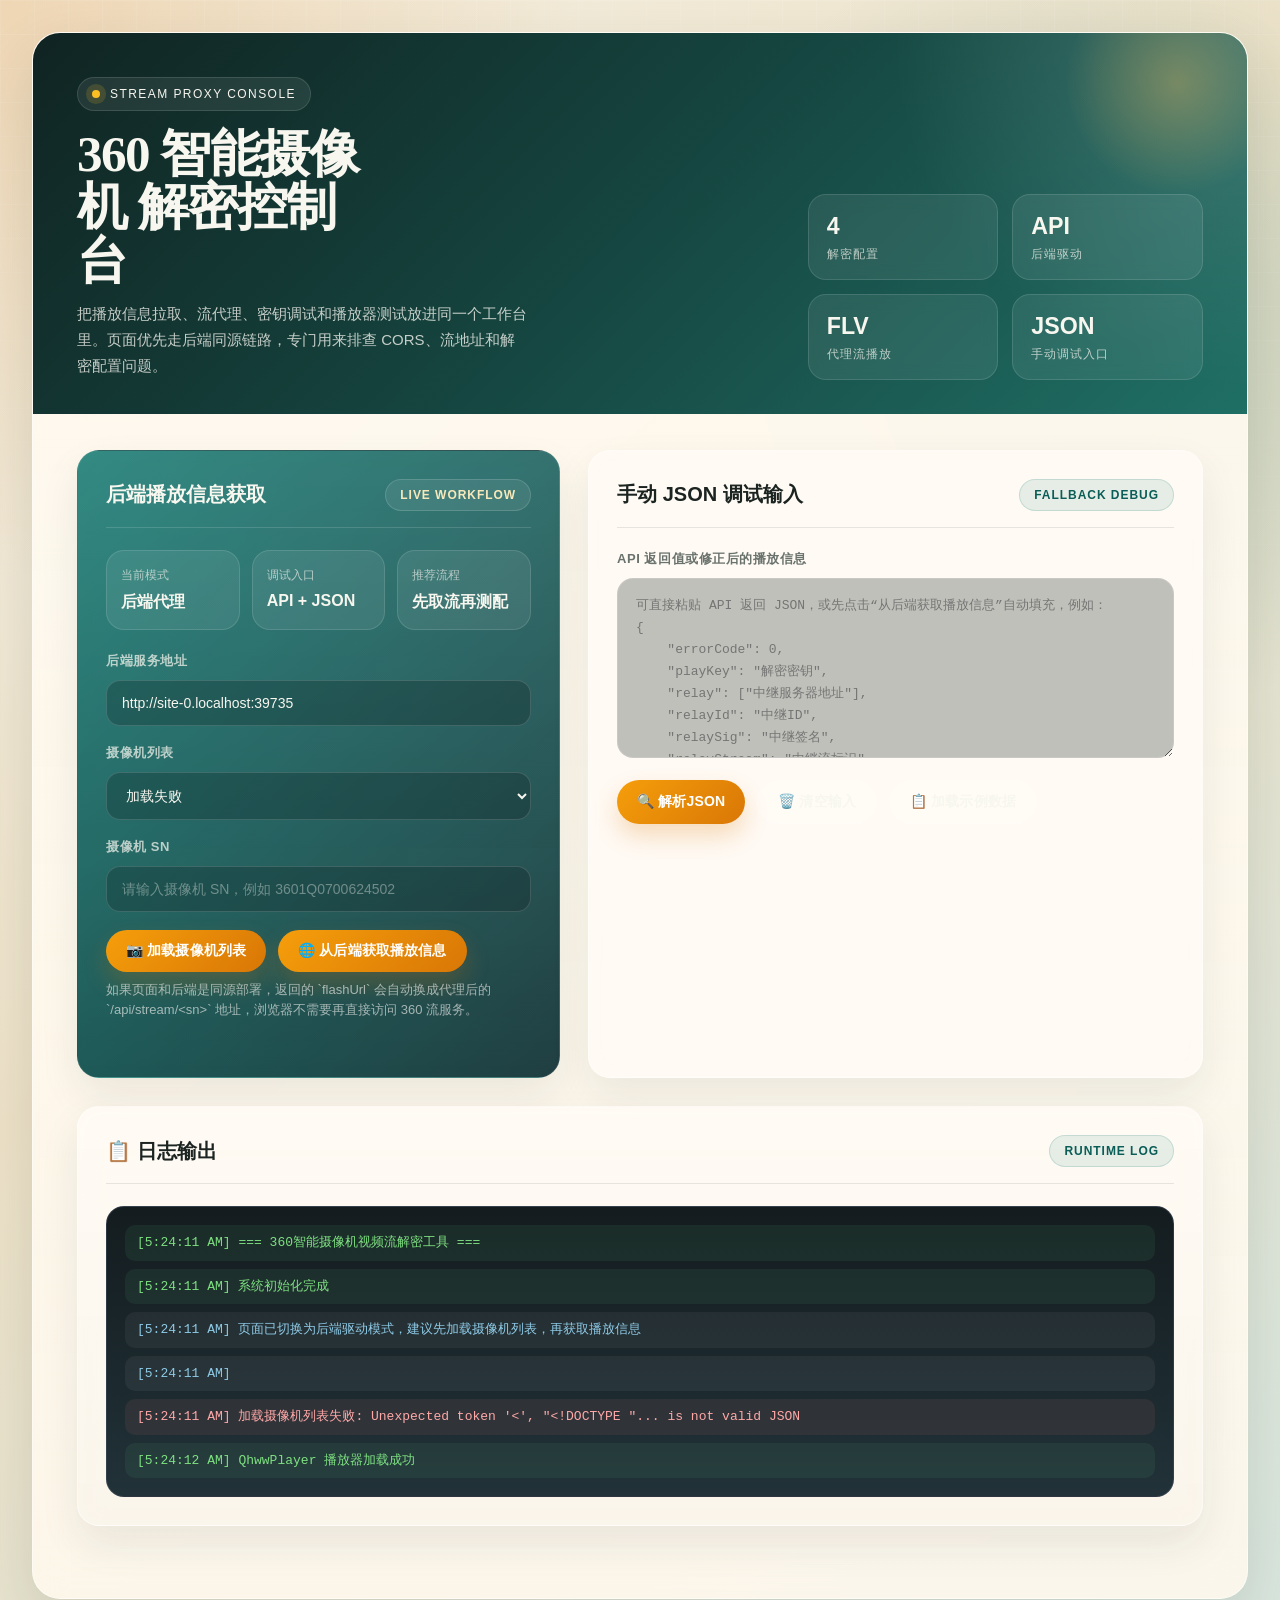
==== frontend/index.html @ 56d72427 "refactor(backend): 将web目录重命名为frontend 统一项目结构，将web目录更名为frontend以更好地反映其用途， 同时更新相关引用路径。" ====
<!DOCTYPE html>
<html lang="zh-CN">
<head>
    <meta charset="UTF-8">
    <meta name="viewport" content="width=device-width, initial-scale=1.0">
    <title>360智能摄像机 - 视频流解密工具</title>
    <style>
        :root {
            --bg: #f3efe4;
            --bg-strong: #e7ddc7;
            --surface: rgba(255, 251, 245, 0.86);
            --surface-strong: #fffaf0;
            --surface-dark: #172126;
            --text: #1c2422;
            --muted: #6a726d;
            --border: rgba(28, 36, 34, 0.1);
            --accent: #0f766e;
            --accent-strong: #0b5d57;
            --accent-soft: rgba(15, 118, 110, 0.12);
            --warm: #d97706;
            --danger: #c2410c;
            --success: #15803d;
            --shadow: 0 24px 60px rgba(42, 47, 42, 0.14);
            --radius-xl: 28px;
            --radius-lg: 22px;
            --radius-md: 16px;
            --radius-sm: 12px;
        }

        * {
            margin: 0;
            padding: 0;
            box-sizing: border-box;
        }

        body {
            font-family: "Avenir Next", "PingFang SC", "Hiragino Sans GB", "Microsoft YaHei", sans-serif;
            color: var(--text);
            min-height: 100vh;
            padding: 32px;
            background:
                radial-gradient(circle at top left, rgba(217, 119, 6, 0.22), transparent 28%),
                radial-gradient(circle at 85% 20%, rgba(15, 118, 110, 0.2), transparent 24%),
                linear-gradient(140deg, #f5f1e5 0%, #eee2c8 42%, #d9e7df 100%);
        }

        body::before {
            content: "";
            position: fixed;
            inset: 0;
            background-image:
                linear-gradient(rgba(255, 255, 255, 0.18) 1px, transparent 1px),
                linear-gradient(90deg, rgba(255, 255, 255, 0.18) 1px, transparent 1px);
            background-size: 34px 34px;
            mask-image: linear-gradient(to bottom, rgba(0, 0, 0, 0.5), transparent 90%);
            pointer-events: none;
        }

        .page-shell {
            max-width: 1440px;
            margin: 0 auto;
            position: relative;
            z-index: 1;
        }

        .main-wrapper {
            background: linear-gradient(180deg, rgba(255, 250, 240, 0.94), rgba(255, 248, 237, 0.88));
            border: 1px solid rgba(255, 255, 255, 0.42);
            border-radius: var(--radius-xl);
            box-shadow: var(--shadow);
            overflow: hidden;
            backdrop-filter: blur(16px);
        }

        .header {
            position: relative;
            padding: 44px 44px 34px;
            color: #f7f6ef;
            background:
                radial-gradient(circle at top right, rgba(255, 255, 255, 0.16), transparent 28%),
                linear-gradient(135deg, #102422 0%, #15423d 45%, #1f6f65 100%);
        }

        .header::after {
            content: "";
            position: absolute;
            width: 220px;
            height: 220px;
            right: -40px;
            top: -60px;
            border-radius: 50%;
            background: radial-gradient(circle, rgba(255, 194, 92, 0.32) 0%, rgba(255, 194, 92, 0) 72%);
        }

        .hero {
            display: grid;
            grid-template-columns: minmax(0, 1.6fr) minmax(300px, 0.9fr);
            gap: 28px;
            align-items: end;
            position: relative;
            z-index: 1;
        }

        .eyebrow {
            display: inline-flex;
            align-items: center;
            gap: 10px;
            padding: 9px 14px;
            margin-bottom: 16px;
            border-radius: 999px;
            background: rgba(255, 255, 255, 0.08);
            border: 1px solid rgba(255, 255, 255, 0.12);
            font-size: 12px;
            letter-spacing: 0.12em;
            text-transform: uppercase;
        }

        .eyebrow::before {
            content: "";
            width: 8px;
            height: 8px;
            border-radius: 50%;
            background: #fbbf24;
            box-shadow: 0 0 0 6px rgba(251, 191, 36, 0.15);
        }

        h1 {
            font-family: "Iowan Old Style", "Palatino Linotype", "Noto Serif SC", serif;
            font-size: clamp(2rem, 4vw, 3.4rem);
            line-height: 1.04;
            margin: 0;
            max-width: 11ch;
            letter-spacing: -0.03em;
        }

        .hero-copy p {
            max-width: 54ch;
            margin-top: 14px;
            color: rgba(247, 246, 239, 0.78);
            font-size: 15px;
            line-height: 1.75;
        }

        .hero-metrics {
            display: grid;
            grid-template-columns: repeat(2, minmax(0, 1fr));
            gap: 14px;
        }

        .metric-card {
            padding: 18px 18px 16px;
            border-radius: 18px;
            background: rgba(255, 255, 255, 0.08);
            border: 1px solid rgba(255, 255, 255, 0.12);
            backdrop-filter: blur(8px);
        }

        .metric-value {
            display: block;
            font-size: 1.45rem;
            font-weight: 700;
            margin-bottom: 6px;
        }

        .metric-label {
            display: block;
            color: rgba(247, 246, 239, 0.72);
            font-size: 12px;
            letter-spacing: 0.08em;
            text-transform: uppercase;
        }

        .container {
            padding: 36px 44px 44px;
        }

        .dashboard-grid {
            display: grid;
            grid-template-columns: minmax(320px, 1.1fr) minmax(0, 1.4fr);
            gap: 28px;
            margin-bottom: 28px;
        }

        .panel {
            background: var(--surface);
            border-radius: var(--radius-lg);
            border: 1px solid rgba(255, 255, 255, 0.5);
            box-shadow: 0 18px 40px rgba(28, 36, 34, 0.08);
            backdrop-filter: blur(12px);
        }

        .panel-accent {
            background:
                linear-gradient(180deg, rgba(255, 255, 255, 0.1), transparent),
                linear-gradient(135deg, rgba(15, 118, 110, 0.95), rgba(20, 52, 56, 0.95));
            color: #f7f6ef;
            border-color: rgba(255, 255, 255, 0.08);
        }

        .input-section,
        .video-stream-section,
        .config-section,
        .player-section,
        .log-section {
            padding: 28px;
        }

        .input-section,
        .video-stream-section,
        .config-section,
        .player-section,
        .log-section {
            margin-bottom: 28px;
        }

        .input-section {
            height: 100%;
        }

        .input-header,
        .section-header {
            display: flex;
            align-items: center;
            justify-content: space-between;
            gap: 16px;
            margin-bottom: 22px;
            padding-bottom: 16px;
            border-bottom: 1px solid var(--border);
        }

        .panel-accent .input-header,
        .panel-accent .section-header {
            border-bottom-color: rgba(255, 255, 255, 0.14);
        }

        .input-header h2,
        .section-header h2 {
            font-size: 1.25rem;
            font-weight: 700;
            margin: 0;
        }

        .section-badge {
            display: inline-flex;
            align-items: center;
            gap: 8px;
            padding: 8px 14px;
            border-radius: 999px;
            font-size: 12px;
            font-weight: 700;
            letter-spacing: 0.08em;
            text-transform: uppercase;
            color: var(--accent-strong);
            background: rgba(15, 118, 110, 0.1);
            border: 1px solid rgba(15, 118, 110, 0.16);
        }

        .panel-accent .section-badge,
        .panel-accent .input-header .section-badge {
            color: #f8e9ba;
            background: rgba(255, 255, 255, 0.08);
            border-color: rgba(255, 255, 255, 0.14);
        }

        .input-summary {
            display: grid;
            grid-template-columns: repeat(3, minmax(0, 1fr));
            gap: 12px;
            margin-bottom: 22px;
        }

        .summary-card {
            padding: 16px 14px;
            border-radius: 18px;
            background: rgba(255, 255, 255, 0.08);
            border: 1px solid rgba(255, 255, 255, 0.12);
        }

        .summary-label {
            display: block;
            font-size: 12px;
            color: rgba(247, 246, 239, 0.65);
            margin-bottom: 8px;
        }

        .summary-value {
            display: block;
            font-size: 1rem;
            font-weight: 700;
        }

        .input-group {
            margin-bottom: 18px;
        }

        .input-label {
            display: block;
            font-weight: 700;
            margin-bottom: 10px;
            font-size: 13px;
            letter-spacing: 0.04em;
            text-transform: uppercase;
            color: rgba(247, 246, 239, 0.72);
        }

        .input-note {
            margin-top: 8px;
            color: rgba(247, 246, 239, 0.62);
            font-size: 13px;
            line-height: 1.6;
        }

        .json-input {
            width: 100%;
            padding: 16px 18px;
            border: 1px solid rgba(255, 255, 255, 0.14);
            border-radius: 16px;
            font-family: "IBM Plex Mono", "SFMono-Regular", Consolas, monospace;
            font-size: 13px;
            resize: vertical;
            min-height: 180px;
            transition: all 0.3s ease;
            background: rgba(12, 23, 24, 0.26);
            color: #f7f6ef;
            line-height: 1.7;
        }

        .json-input:focus {
            outline: none;
            border-color: rgba(251, 191, 36, 0.42);
            box-shadow: 0 0 0 4px rgba(251, 191, 36, 0.12);
        }

        .text-input,
        .camera-select {
            width: 100%;
            padding: 14px 15px;
            border: 1px solid rgba(255, 255, 255, 0.14);
            border-radius: 14px;
            font-size: 14px;
            transition: all 0.3s ease;
            background: rgba(12, 23, 24, 0.24);
            color: #f7f6ef;
        }

        .text-input::placeholder {
            color: rgba(247, 246, 239, 0.38);
        }

        .text-input:focus,
        .camera-select:focus {
            outline: none;
            border-color: rgba(251, 191, 36, 0.4);
            box-shadow: 0 0 0 4px rgba(251, 191, 36, 0.12);
        }

        .button-group {
            display: flex;
            gap: 12px;
            flex-wrap: wrap;
        }

        button {
            background: linear-gradient(135deg, #f59e0b 0%, #d97706 100%);
            color: white;
            padding: 12px 20px;
            border: none;
            border-radius: 999px;
            cursor: pointer;
            font-size: 14px;
            font-weight: 700;
            letter-spacing: 0.01em;
            transition: transform 0.25s ease, box-shadow 0.25s ease, opacity 0.25s ease;
            box-shadow: 0 12px 24px rgba(217, 119, 6, 0.24);
        }

        button:hover {
            transform: translateY(-2px);
            box-shadow: 0 16px 30px rgba(217, 119, 6, 0.3);
        }

        button:active {
            transform: translateY(0);
        }

        button.secondary {
            background: rgba(255, 255, 255, 0.1);
            box-shadow: none;
            border: 1px solid rgba(255, 255, 255, 0.14);
            color: #f7f6ef;
        }

        button.secondary:hover {
            box-shadow: none;
        }

        .config-item button.secondary,
        .player-section button.secondary,
        .log-section button.secondary {
            color: var(--text);
            border-color: rgba(28, 36, 34, 0.12);
            background: rgba(28, 36, 34, 0.03);
        }

        button:disabled {
            background: #cbd5e0;
            cursor: not-allowed;
            transform: none;
            box-shadow: none;
        }

        .video-stream-section {
            display: none;
        }

        .video-stream-section.visible {
            display: block;
        }

        .info-grid {
            display: grid;
            grid-template-columns: repeat(auto-fit, minmax(240px, 1fr));
            gap: 16px;
        }

        .info-item {
            background: linear-gradient(180deg, rgba(255, 255, 255, 0.72), rgba(249, 244, 235, 0.95));
            padding: 18px;
            border-radius: 18px;
            border: 1px solid rgba(28, 36, 34, 0.08);
            transition: transform 0.25s ease, box-shadow 0.25s ease;
        }

        .info-item:hover {
            transform: translateY(-3px);
            box-shadow: 0 18px 32px rgba(28, 36, 34, 0.08);
        }

        .info-label {
            font-weight: 700;
            color: var(--muted);
            margin-bottom: 10px;
            font-size: 12px;
            text-transform: uppercase;
            letter-spacing: 0.08em;
        }

        .info-value {
            color: var(--text);
            font-size: 14px;
            word-break: break-all;
            line-height: 1.6;
        }

        .info-value.key-value {
            font-family: "IBM Plex Mono", "SFMono-Regular", Consolas, monospace;
            background: rgba(15, 118, 110, 0.06);
            padding: 12px 14px;
            border-radius: 12px;
            border: 1px solid rgba(15, 118, 110, 0.12);
            font-size: 13px;
            letter-spacing: 0.04em;
        }

        .info-value.sig-value {
            font-family: "IBM Plex Mono", "SFMono-Regular", Consolas, monospace;
            background: rgba(28, 36, 34, 0.04);
            padding: 12px 14px;
            border-radius: 12px;
            border: 1px solid rgba(28, 36, 34, 0.08);
            font-size: 12px;
            word-break: break-all;
        }

        .config-section {
            display: none;
        }

        .config-section.visible {
            display: block;
        }

        .config-grid {
            display: grid;
            grid-template-columns: repeat(auto-fit, minmax(280px, 1fr));
            gap: 18px;
        }

        .config-item {
            background: linear-gradient(160deg, rgba(255, 255, 255, 0.82), rgba(242, 236, 222, 0.92));
            padding: 22px;
            border-radius: 20px;
            border: 1px solid rgba(28, 36, 34, 0.08);
            transition: all 0.3s ease;
            cursor: pointer;
        }

        .config-item:hover {
            transform: translateY(-5px);
            box-shadow: 0 18px 34px rgba(28, 36, 34, 0.1);
        }

        .config-item.active-config {
            background: linear-gradient(145deg, #114640 0%, #17655d 100%);
            border-color: transparent;
            transform: translateY(-5px);
            box-shadow: 0 20px 38px rgba(17, 70, 64, 0.28);
        }

        .config-item.active-config .config-title,
        .config-item.active-config .config-desc {
            color: white;
        }

        .config-title {
            font-weight: 700;
            color: var(--text);
            margin-bottom: 12px;
            font-size: 16px;
            display: flex;
            align-items: center;
            gap: 8px;
        }

        .config-icon {
            font-size: 18px;
        }

        .config-desc {
            color: var(--muted);
            font-size: 13px;
            margin-bottom: 18px;
            line-height: 1.6;
        }

        .player-section {
            display: none;
        }

        .player-section.visible {
            display: block;
        }

        #video-container {
            width: 100%;
            height: 480px;
            background:
                radial-gradient(circle at top, rgba(251, 191, 36, 0.16), transparent 26%),
                linear-gradient(135deg, #0f1b1d 0%, #1b3135 100%);
            border-radius: 22px;
            overflow: hidden;
            box-shadow: inset 0 1px 0 rgba(255, 255, 255, 0.06), 0 20px 34px rgba(15, 27, 29, 0.24);
        }

        .status-bar {
            background: linear-gradient(135deg, rgba(15, 118, 110, 0.08) 0%, rgba(217, 119, 6, 0.08) 100%);
            padding: 16px 18px;
            border-radius: 18px;
            margin-bottom: 22px;
            border: 1px solid rgba(15, 118, 110, 0.12);
            display: flex;
            align-items: center;
            gap: 24px;
            flex-wrap: wrap;
        }

        .status-item {
            display: flex;
            align-items: center;
            gap: 8px;
        }

        .status-label {
            font-weight: 700;
            color: var(--muted);
            font-size: 13px;
            text-transform: uppercase;
            letter-spacing: 0.08em;
        }

        .status-value {
            color: var(--accent-strong);
            font-weight: 700;
            font-size: 14px;
        }

        .log-section {
            background: linear-gradient(180deg, rgba(255, 251, 245, 0.9), rgba(250, 245, 235, 0.92));
        }

        .log-container {
            background: linear-gradient(180deg, #141c1f 0%, #213238 100%);
            border-radius: 18px;
            padding: 18px 18px 10px;
            max-height: 380px;
            overflow-y: auto;
            font-family: "IBM Plex Mono", "SFMono-Regular", Consolas, monospace;
            font-size: 13px;
            border: 1px solid rgba(74, 85, 104, 0.45);
        }

        .log-container::-webkit-scrollbar {
            width: 8px;
        }

        .log-container::-webkit-scrollbar-track {
            background: #2d3748;
            border-radius: 4px;
        }

        .log-container::-webkit-scrollbar-thumb {
            background: #d97706;
            border-radius: 4px;
        }

        .log-entry {
            margin-bottom: 8px;
            padding: 8px 12px;
            border-radius: 10px;
            background: rgba(255, 255, 255, 0.05);
            line-height: 1.5;
            animation: fadeInUp 0.35s ease;
        }

        .log-info {
            color: #8ecae6;
        }

        .log-success {
            color: #7ee081;
            background: rgba(104, 211, 145, 0.08);
        }

        .log-error {
            color: #ffa8a8;
            background: rgba(252, 129, 129, 0.08);
        }

        .log-warning {
            color: #ffd166;
            background: rgba(246, 224, 94, 0.08);
        }

        @keyframes fadeInUp {
            from {
                opacity: 0;
                transform: translateY(8px);
            }
            to {
                opacity: 1;
                transform: translateY(0);
            }
        }

        @media (max-width: 1100px) {
            .hero,
            .dashboard-grid {
                grid-template-columns: 1fr;
            }

            .hero-metrics,
            .input-summary {
                grid-template-columns: repeat(2, minmax(0, 1fr));
            }
        }

        @media (max-width: 760px) {
            body {
                padding: 18px;
            }

            .header,
            .container {
                padding-left: 20px;
                padding-right: 20px;
            }

            .input-section,
            .video-stream-section,
            .config-section,
            .player-section,
            .log-section {
                padding: 20px;
            }

            .hero-metrics,
            .input-summary,
            .info-grid,
            .config-grid {
                grid-template-columns: 1fr;
            }

            #video-container {
                height: 320px;
            }
        }
    </style>
</head>
<body>
    <div class="page-shell">
    <div class="main-wrapper">
        <div class="header">
            <div class="hero">
                <div class="hero-copy">
                    <span class="eyebrow">Stream Proxy Console</span>
                    <h1>360 智能摄像机 解密控制台</h1>
                    <p>把播放信息拉取、流代理、密钥调试和播放器测试放进同一个工作台里。页面优先走后端同源链路，专门用来排查 CORS、流地址和解密配置问题。</p>
                </div>
                <div class="hero-metrics">
                    <div class="metric-card">
                        <span class="metric-value">4</span>
                        <span class="metric-label">解密配置</span>
                    </div>
                    <div class="metric-card">
                        <span class="metric-value">API</span>
                        <span class="metric-label">后端驱动</span>
                    </div>
                    <div class="metric-card">
                        <span class="metric-value">FLV</span>
                        <span class="metric-label">代理流播放</span>
                    </div>
                    <div class="metric-card">
                        <span class="metric-value">JSON</span>
                        <span class="metric-label">手动调试入口</span>
                    </div>
                </div>
            </div>
        </div>
        
        <div class="container">
            <div class="dashboard-grid">
                <div class="input-section panel panel-accent">
                    <div class="input-header">
                        <h2>后端播放信息获取</h2>
                        <span class="section-badge">Live Workflow</span>
                    </div>
                    <div class="input-summary">
                        <div class="summary-card">
                            <span class="summary-label">当前模式</span>
                            <span class="summary-value">后端代理</span>
                        </div>
                        <div class="summary-card">
                            <span class="summary-label">调试入口</span>
                            <span class="summary-value">API + JSON</span>
                        </div>
                        <div class="summary-card">
                            <span class="summary-label">推荐流程</span>
                            <span class="summary-value">先取流再测配</span>
                        </div>
                    </div>
                    <div class="input-group">
                        <label class="input-label">后端服务地址</label>
                        <input id="backend-base-url" class="text-input" placeholder="例如: http://127.0.0.1:5000">
                    </div>
                    <div class="input-group">
                        <label class="input-label">摄像机列表</label>
                        <select id="camera-select" class="camera-select" onchange="syncCameraSelection()">
                            <option value="">请先加载后端摄像机列表</option>
                        </select>
                    </div>
                    <div class="input-group">
                        <label class="input-label">摄像机 SN</label>
                        <input id="camera-sn-input" class="text-input" placeholder="请输入摄像机 SN，例如 3601Q0700624502">
                    </div>
                    <div class="button-group">
                        <button onclick="loadCameraList()">📷 加载摄像机列表</button>
                        <button onclick="fetchPlayInfo()">🌐 从后端获取播放信息</button>
                    </div>
                    <p class="input-note">如果页面和后端是同源部署，返回的 `flashUrl` 会自动换成代理后的 `/api/stream/&lt;sn&gt;` 地址，浏览器不需要再直接访问 360 流服务。</p>
                </div>

                <div class="input-section panel">
                    <div class="input-header">
                        <h2>手动 JSON 调试输入</h2>
                        <span class="section-badge">Fallback Debug</span>
                    </div>
                    <div class="input-group">
                        <label class="input-label" style="color: var(--muted);">API 返回值或修正后的播放信息</label>
                        <textarea id="json-input" class="json-input" placeholder='可直接粘贴 API 返回 JSON，或先点击“从后端获取播放信息”自动填充，例如：
{
    "errorCode": 0,
    "playKey": "解密密钥",
    "relay": ["中继服务器地址"],
    "relayId": "中继ID",
    "relaySig": "中继签名",
    "relayStream": "中继流标识",
    "flashUrl": "视频流完整URL",
    "errorMsg": "成功"
}'></textarea>
                    </div>
                    <div class="button-group">
                        <button onclick="parseJson()">🔍 解析JSON</button>
                        <button class="secondary" onclick="clearInput()">🗑️ 清空输入</button>
                        <button class="secondary" onclick="loadSampleData()">📋 加载示例数据</button>
                    </div>
                </div>
            </div>
            
            <!-- 视频流信息展示 -->
            <div class="video-stream-section panel" id="video-stream-section">
                <div class="section-header">
                    <h2>📹 视频流信息</h2>
                    <span class="section-badge" id="stream-status">已加载</span>
                </div>
                <div class="info-grid">
                    <div class="info-item">
                        <div class="info-label">视频流地址</div>
                        <div class="info-value" id="info-flashUrl">-</div>
                    </div>
                    <div class="info-item">
                        <div class="info-label">中继流标识</div>
                        <div class="info-value" id="info-relayStream">-</div>
                    </div>
                    <div class="info-item">
                        <div class="info-label">解密密钥</div>
                        <div class="info-value key-value" id="info-playKey">-</div>
                    </div>
                    <div class="info-item">
                        <div class="info-label">密钥长度</div>
                        <div class="info-value" id="info-keyLength">-</div>
                    </div>
                    <div class="info-item">
                        <div class="info-label">中继服务器</div>
                        <div class="info-value" id="info-relay">-</div>
                    </div>
                    <div class="info-item">
                        <div class="info-label">中继ID</div>
                        <div class="info-value" id="info-relayId">-</div>
                    </div>
                    <div class="info-item">
                        <div class="info-label">中继签名</div>
                        <div class="info-value sig-value" id="info-relaySig">-</div>
                    </div>
                    <div class="info-item">
                        <div class="info-label">信息</div>
                        <div class="info-value" id="info-errorMsg">-</div>
                    </div>
                </div>
            </div>
            
            <!-- 解密配置 -->
            <div class="config-section panel" id="config-section">
                <div class="section-header">
                    <h2>🔐 解密配置</h2>
                    <span class="section-badge">4种配置</span>
                </div>
                <div class="config-grid">
                    <div class="config-item" id="config-0">
                        <div class="config-title"><span class="config-icon">⚙️</span> 配置0: 默认解密方式</div>
                        <div class="config-desc">keyType=0, 使用playKey</div>
                        <button onclick="testConfig(0)">测试此配置</button>
                    </div>
                    <div class="config-item" id="config-1">
                        <div class="config-title"><span class="config-icon">🔧</span> 配置1: 解密方式1</div>
                        <div class="config-desc">keyType=1, 使用playKey</div>
                        <button onclick="testConfig(1)">测试此配置</button>
                    </div>
                    <div class="config-item" id="config-2">
                        <div class="config-title"><span class="config-icon">🔓</span> 配置2: 不使用密钥</div>
                        <div class="config-desc">keyType=0, key=null (测试未加密流)</div>
                        <button onclick="testConfig(2)">测试此配置</button>
                    </div>
                    <div class="config-item" id="config-3">
                        <div class="config-title"><span class="config-icon">🔑</span> 配置3: 使用中继签名</div>
                        <div class="config-desc">keyType=0, 使用relaySig作为keyForKey</div>
                        <button onclick="testConfig(3)">测试此配置</button>
                    </div>
                </div>
            </div>
            
            <!-- 播放器区域 -->
            <div class="player-section panel" id="player-section">
                <div class="section-header">
                    <h2>▶️ 视频播放</h2>
                    <span class="section-badge">QhwwPlayer</span>
                </div>
                <div class="status-bar">
                    <div class="status-item">
                        <span class="status-label">状态:</span>
                        <span class="status-value" id="player-status">未初始化</span>
                    </div>
                    <div class="status-item">
                        <span class="status-label">当前配置:</span>
                        <span class="status-value" id="current-config">-</span>
                    </div>
                </div>
                <div id="video-container"></div>
                <div class="button-group" style="margin-top: 20px;">
                    <button class="secondary" onclick="stopAllTests()">⏹️ 停止播放</button>
                    <button class="secondary" onclick="clearLogs()">🗑️ 清空日志</button>
                </div>
            </div>
            
            <!-- 日志输出 -->
            <div class="log-section panel">
                <div class="section-header">
                    <h2>📋 日志输出</h2>
                    <span class="section-badge">Runtime Log</span>
                </div>
                <div id="log-container" class="log-container"></div>
            </div>
        </div>
    </div>
    </div>
    
    <!-- 加载 QhwwPlayer 播放器 -->
    <script>
        // 检测播放器是否加载成功
        function checkPlayerLoaded() {
            if (typeof QhwwPlayer === 'undefined') {
                log('QhwwPlayer 播放器未加载，请确认页面由后端服务启动且 qhwwplayer.js 可访问', 'error');
                return false;
            }
            log('QhwwPlayer 播放器加载成功', 'success');
            return true;
        }
    </script>
    <script src="./qhwwplayer.js" onerror="log('QhwwPlayer 加载失败：文件不存在或路径错误', 'error'); checkPlayerLoaded();"></script>
    
    <script>
        // ==================== 全局变量 ====================
        let apiResponse = null;
        let currentPlayer = null;
        let currentConfigId = null;

        function getDefaultBackendBaseUrl() {
            if (window.location.protocol === 'http:' || window.location.protocol === 'https:') {
                return window.location.origin;
            }
            return 'http://127.0.0.1:5000';
        }

        function getBackendBaseUrl() {
            return document.getElementById('backend-base-url').value.trim().replace(/\/$/, '');
        }

        function buildApiUrl(path) {
            return `${getBackendBaseUrl()}${path}`;
        }
        
        // ==================== 日志函数 ====================
        function log(message, type = 'info') {
            const logContainer = document.getElementById('log-container');
            const time = new Date().toLocaleTimeString();
            const entry = document.createElement('div');
            entry.className = `log-entry log-${type}`;
            entry.textContent = `[${time}] ${message}`;
            logContainer.appendChild(entry);
            logContainer.scrollTop = logContainer.scrollHeight;
            console.log(`[${type.toUpperCase()}]`, message);
        }
        
        function syncCameraSelection() {
            const select = document.getElementById('camera-select');
            const snInput = document.getElementById('camera-sn-input');
            if (select.value) {
                snInput.value = select.value;
            }
        }

        async function loadCameraList() {
            const select = document.getElementById('camera-select');
            select.innerHTML = '<option value="">摄像机列表加载中...</option>';

            try {
                const response = await fetch(buildApiUrl('/api/cameras'));
                const result = await response.json();

                if (!response.ok || result.error) {
                    throw new Error(result.error || '加载摄像机列表失败');
                }

                const cameras = result.cameras || [];
                if (!cameras.length) {
                    select.innerHTML = '<option value="">配置中没有可用摄像机</option>';
                    log('后端已连接，但配置中没有可用摄像机', 'warning');
                    return;
                }

                select.innerHTML = '<option value="">请选择摄像机</option>';
                cameras.forEach((camera) => {
                    const option = document.createElement('option');
                    option.value = camera.sn;
                    option.textContent = `${camera.name || camera.sn} (${camera.api_version || 'v2'})`;
                    select.appendChild(option);
                });

                log(`已加载 ${cameras.length} 个摄像机`, 'success');
            } catch (error) {
                select.innerHTML = '<option value="">加载失败</option>';
                log(`加载摄像机列表失败: ${error.message}`, 'error');
            }
        }

        async function fetchPlayInfo() {
            const sn = document.getElementById('camera-sn-input').value.trim();
            if (!sn) {
                log('请先输入摄像机 SN', 'error');
                alert('请先输入摄像机 SN');
                return;
            }

            log(`正在从后端获取播放信息: ${sn}`, 'info');

            try {
                const response = await fetch(buildApiUrl(`/api/play-info?sn=${encodeURIComponent(sn)}`));
                const result = await response.json();

                if (!response.ok || result.errorCode !== 0) {
                    throw new Error(result.errorMsg || result.error || '获取播放信息失败');
                }

                document.getElementById('json-input').value = JSON.stringify(result, null, 4);
                applyApiResponse(result, '后端接口');
            } catch (error) {
                log(`获取播放信息失败: ${error.message}`, 'error');
                alert(`获取播放信息失败: ${error.message}`);
            }
        }

        // ==================== JSON解析 ====================
        function parseJson() {
            const jsonInput = document.getElementById('json-input').value.trim();
            
            if (!jsonInput) {
                log('请输入JSON数据', 'error');
                alert('请输入JSON数据');
                return;
            }
            
            try {
                const parsed = JSON.parse(jsonInput);
                applyApiResponse(parsed, '手动 JSON');
            } catch (e) {
                log(`JSON解析失败: ${e.message}`, 'error');
                alert(`JSON解析失败: ${e.message}`);
            }
        }

        function applyApiResponse(payload, sourceLabel) {
            apiResponse = payload;
            log(`${sourceLabel} 数据解析成功`, 'success');

            if (apiResponse.errorCode !== undefined) {
                if (apiResponse.errorCode !== 0) {
                    log(`API返回错误: ${apiResponse.errorMsg || '未知错误'}`, 'error');
                    alert(`API返回错误: ${apiResponse.errorMsg || '未知错误'}`);
                } else {
                    log('API返回成功', 'success');
                }
            }

            displayVideoInfo();
            document.getElementById('config-section').classList.add('visible');
            document.getElementById('player-section').classList.add('visible');
            log('视频流信息已加载，请选择解密配置进行测试', 'info');
        }
        
        // ==================== 显示视频流信息 ====================
        function displayVideoInfo() {
            if (!apiResponse) return;
            
            // 更新信息显示
            document.getElementById('info-flashUrl').textContent = apiResponse.flashUrl || apiResponse.sourceFlashUrl || '-';
            document.getElementById('info-relayStream').textContent = apiResponse.relayStream || '-';
            document.getElementById('info-playKey').textContent = apiResponse.playKey || '-';
            document.getElementById('info-keyLength').textContent = apiResponse.playKey ? `${apiResponse.playKey.length} 字符` : '-';
            document.getElementById('info-relay').textContent = apiResponse.relay ? apiResponse.relay.join(', ') : '-';
            document.getElementById('info-relayId').textContent = apiResponse.relayId || '-';
            document.getElementById('info-relaySig').textContent = apiResponse.relaySig || '-';
            document.getElementById('info-errorMsg').textContent = apiResponse.backendDecryptNote || apiResponse.errorMsg || '-';
            
            // 显示视频流信息区域
            document.getElementById('video-stream-section').classList.add('visible');
            
            log('视频流信息已显示', 'success');
        }
        
        // ==================== 清空输入 ====================
        function clearInput() {
            document.getElementById('json-input').value = '';
            log('输入已清空', 'info');
        }
        
        // ==================== 加载示例数据 ====================
        function loadSampleData() {
            const sampleData = {
                "errorCode": 0,
                "playKey": "解密密钥",
                "relay": ["中继服务器地址1", "中继服务器地址2", "中继服务器地址3"],
                "relayId": "中继ID",
                "relaySig": "中继签名",
                "relayStream": "中继流标识",
                "flashUrl": "视频流完整URL",
                "errorMsg": "成功",
                "data": {}
            };
            
            document.getElementById('json-input').value = JSON.stringify(sampleData, null, 4);
            log('示例数据已加载', 'success');
        }
        
        // ==================== 获取配置 ====================
        function getConfigs() {
            return [
                {
                    id: 0,
                    name: '默认解密方式',
                    keyType: 0,
                    key: apiResponse.playKey,
                    keyForKey: null,
                    description: 'keyType=0, 使用playKey'
                },
                {
                    id: 1,
                    name: '解密方式1',
                    keyType: 1,
                    key: apiResponse.playKey,
                    keyForKey: null,
                    description: 'keyType=1, 使用playKey'
                },
                {
                    id: 2,
                    name: '不使用密钥',
                    keyType: 0,
                    key: null,
                    keyForKey: null,
                    description: 'keyType=0, key=null (测试未加密流)'
                },
                {
                    id: 3,
                    name: '使用中继签名',
                    keyType: 0,
                    key: apiResponse.playKey,
                    keyForKey: apiResponse.relaySig,
                    description: 'keyType=0, 使用relaySig作为keyForKey'
                }
            ];
        }
        
        // ==================== 更新状态 ====================
        function updateStatus(status) {
            document.getElementById('player-status').textContent = status;
        }
        
        // ==================== 更新当前配置显示 ====================
        function updateCurrentConfig(config) {
            document.getElementById('current-config').textContent = config.name;
            
            // 高亮当前配置
            document.querySelectorAll('.config-item').forEach(item => {
                item.classList.remove('active-config');
            });
            document.getElementById(`config-${config.id}`).classList.add('active-config');
        }
        
        // ==================== 停止当前播放器 ====================
        function stopCurrentPlayer() {
            if (currentPlayer) {
                try {
                    currentPlayer.stop();
                } catch (e) {
                    console.error('停止播放器失败:', e);
                }
                currentPlayer = null;
            }
        }
        
        // ==================== 测试配置 ====================
        function testConfig(configId) {
            if (!apiResponse) {
                log('请先解析JSON数据', 'error');
                alert('请先解析JSON数据');
                return;
            }
            
            if (!checkPlayerLoaded()) {
                updateStatus('播放器未加载');
                return;
            }
            
            const configs = getConfigs();
            const config = configs[configId];
            
            log(`开始测试配置 ${configId}: ${config.name}`, 'info');
            updateCurrentConfig(config);
            
            // 停止当前播放器
            stopCurrentPlayer();
            updateStatus('正在初始化...');
            
            const container = document.getElementById('video-container');
            
            try {
                const streamUrl = apiResponse.flashUrl || apiResponse.sourceFlashUrl;

                // 创建播放器
                const playerConfig = {
                    container: container,
                    src: streamUrl,
                    key: config.key,
                    keyType: config.keyType,
                    isLive: true,
                    autoplay: true,
                    logLevel: 2,
                    renderType: 'all',
                    resample: 0
                };
                
                if (config.keyForKey) {
                    playerConfig.keyForKey = config.keyForKey;
                }
                
                log(`播放器配置: ${JSON.stringify(playerConfig)}`, 'info');
                
                currentPlayer = new QhwwPlayer(playerConfig);
                
                // 监听播放器事件
                currentPlayer.on({
                    ready: () => {
                        log('播放器就绪', 'success');
                        updateStatus('播放器就绪');
                    },
                    play: () => {
                        log('开始播放', 'success');
                        updateStatus('正在播放');
                    },
                    pause: () => {
                        log('暂停播放', 'info');
                        updateStatus('已暂停');
                    },
                    stop: () => {
                        log('停止播放', 'info');
                        updateStatus('已停止');
                    },
                    error: (error) => {
                        log(`播放错误: ${error}`, 'error');
                        updateStatus('播放错误');
                    },
                    timeupdate: (data) => {
                        // 可以在这里检查画面数据
                    }
                });
                
                currentConfigId = configId;
                
            } catch (e) {
                log(`创建播放器失败: ${e.message}`, 'error');
                updateStatus('创建播放器失败');
            }
        }
        
        // ==================== 停止所有测试 ====================
        function stopAllTests() {
            log('停止所有测试', 'info');
            stopCurrentPlayer();
            currentConfigId = null;
            updateStatus('已停止');
            document.querySelectorAll('.config-item').forEach(item => {
                item.classList.remove('active-config');
            });
        }
        
        // ==================== 清空日志 ====================
        function clearLogs() {
            document.getElementById('log-container').innerHTML = '';
            log('日志已清空', 'info');
        }
        
        // ==================== 初始化 ====================
        document.addEventListener('DOMContentLoaded', function() {
            document.getElementById('backend-base-url').value = getDefaultBackendBaseUrl();
            log('=== 360智能摄像机视频流解密工具 ===', 'success');
            log('系统初始化完成', 'success');
            log('页面已切换为后端驱动模式，建议先加载摄像机列表，再获取播放信息', 'info');
            
            // 延迟检查播放器加载状态
            setTimeout(function() {
                checkPlayerLoaded();
            }, 1000);

            loadCameraList();
            
            log('');
            updateStatus('等待输入');
        });
    </script>
</body>
</html>
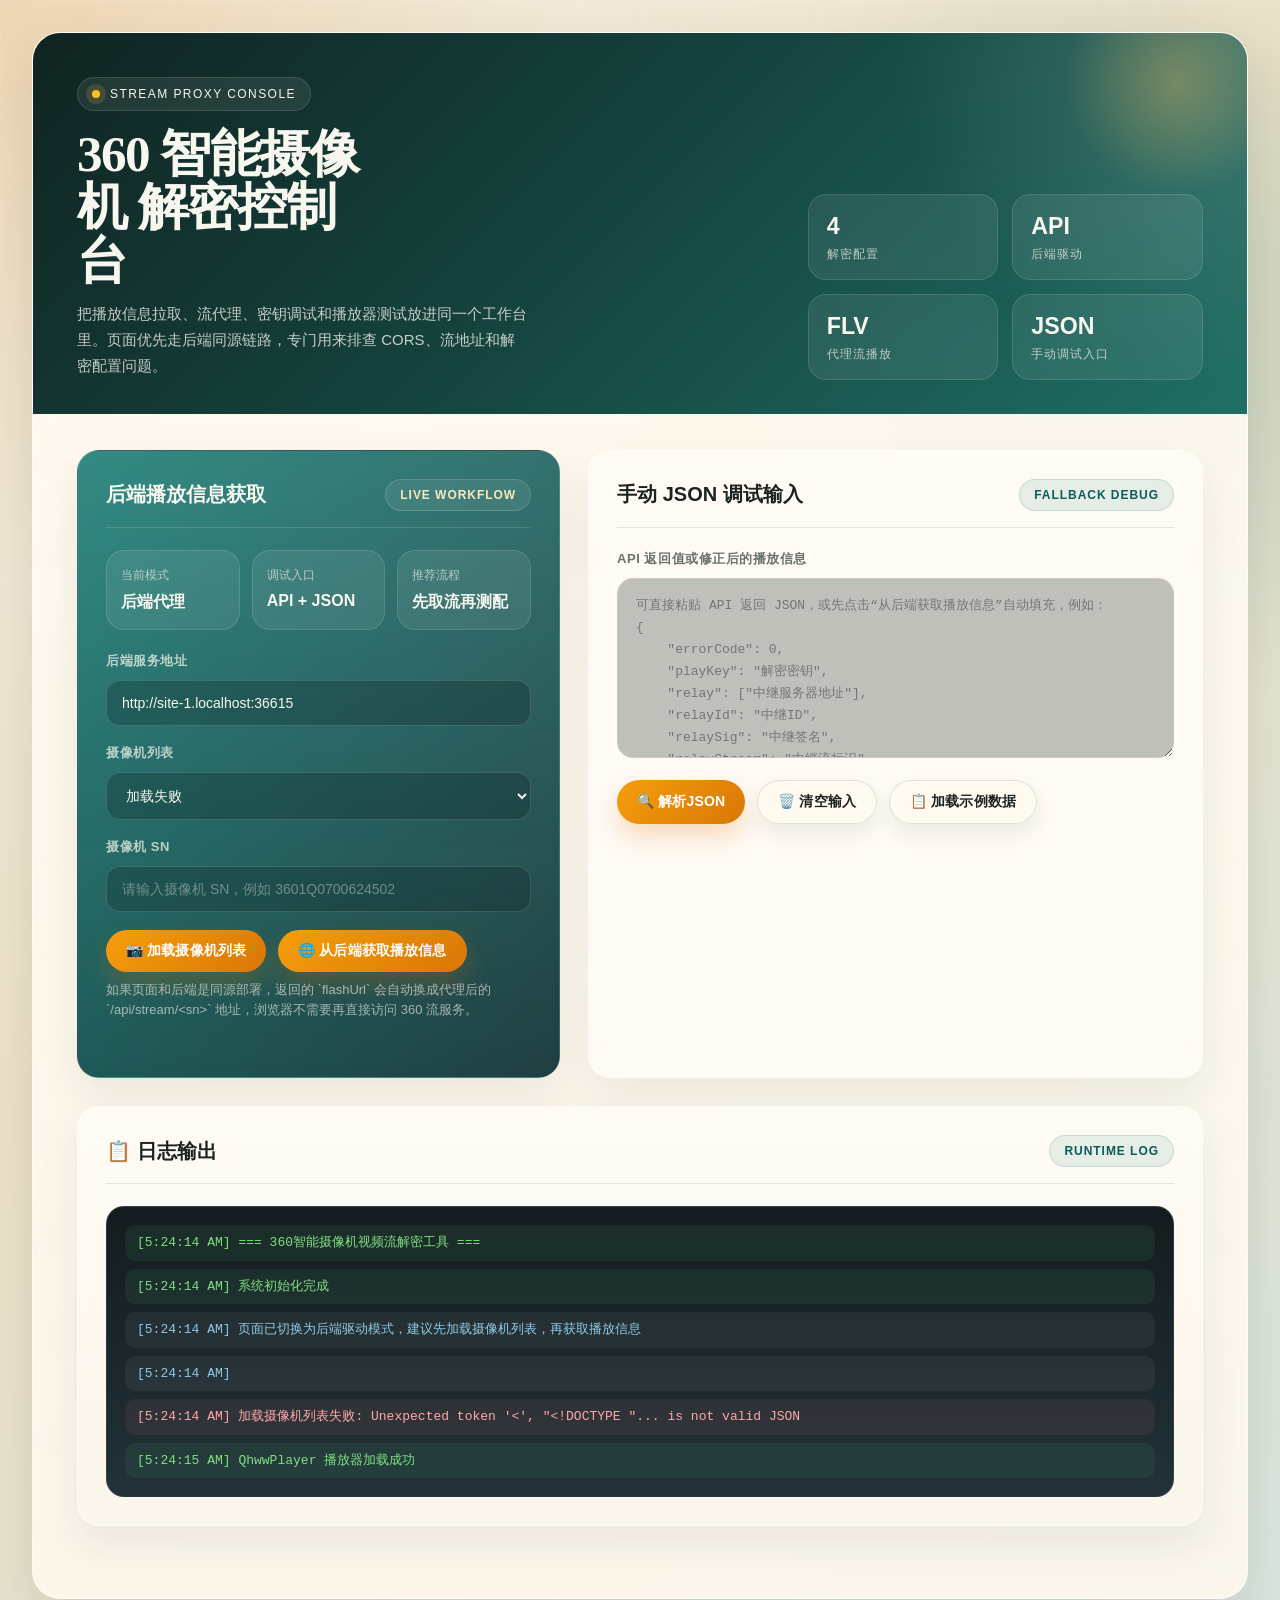
==== commit 5b8a64ff: "refactor(frontend): 调整前端目录结构并更新资源配置 - 将静态资源移动到 assets/ 目录，脚本文件移动到 scripts/ 目录 - 更新 index.html 中的图标链接" ====
--- a/frontend/index.html
+++ b/frontend/index.html
@@ -1,8 +1,11 @@
 <!DOCTYPE html>
 <html lang="zh-CN">
-<head>
-    <meta charset="UTF-8">
-    <meta name="viewport" content="width=device-width, initial-scale=1.0">
+<head>
+    <meta charset="UTF-8">
+    <meta name="viewport" content="width=device-width, initial-scale=1.0">
+    <link rel="icon" type="image/png" href="./assets/icon.png">
+    <link rel="shortcut icon" type="image/png" href="./assets/icon.png">
+    <link rel="apple-touch-icon" href="./assets/icon.png">
     <title>360智能摄像机 - 视频流解密工具</title>
     <style>
         :root {
@@ -394,12 +397,21 @@
             box-shadow: none;
         }
 
+        .input-section:not(.panel-accent) button.secondary,
         .config-item button.secondary,
         .player-section button.secondary,
         .log-section button.secondary {
             color: var(--text);
             border-color: rgba(28, 36, 34, 0.12);
-            background: rgba(28, 36, 34, 0.03);
+            background: rgba(255, 250, 240, 0.94);
+            box-shadow: 0 10px 20px rgba(28, 36, 34, 0.08);
+        }
+
+        .input-section:not(.panel-accent) button.secondary:hover,
+        .config-item button.secondary:hover,
+        .player-section button.secondary:hover,
+        .log-section button.secondary:hover {
+            box-shadow: 0 14px 26px rgba(28, 36, 34, 0.12);
         }
 
         button:disabled {
@@ -906,16 +918,16 @@
     <!-- 加载 QhwwPlayer 播放器 -->
     <script>
         // 检测播放器是否加载成功
-        function checkPlayerLoaded() {
-            if (typeof QhwwPlayer === 'undefined') {
-                log('QhwwPlayer 播放器未加载，请确认页面由后端服务启动且 qhwwplayer.js 可访问', 'error');
+        function checkPlayerLoaded() {
+            if (typeof QhwwPlayer === 'undefined') {
+                log('QhwwPlayer 播放器未加载，请确认页面由后端服务启动且 scripts/qhwwplayer.js 可访问', 'error');
                 return false;
             }
             log('QhwwPlayer 播放器加载成功', 'success');
             return true;
         }
     </script>
-    <script src="./qhwwplayer.js" onerror="log('QhwwPlayer 加载失败：文件不存在或路径错误', 'error'); checkPlayerLoaded();"></script>
+    <script src="./scripts/qhwwplayer.js" onerror="log('QhwwPlayer 加载失败：文件不存在或路径错误', 'error'); checkPlayerLoaded();"></script>
     
     <script>
         // ==================== 全局变量 ====================
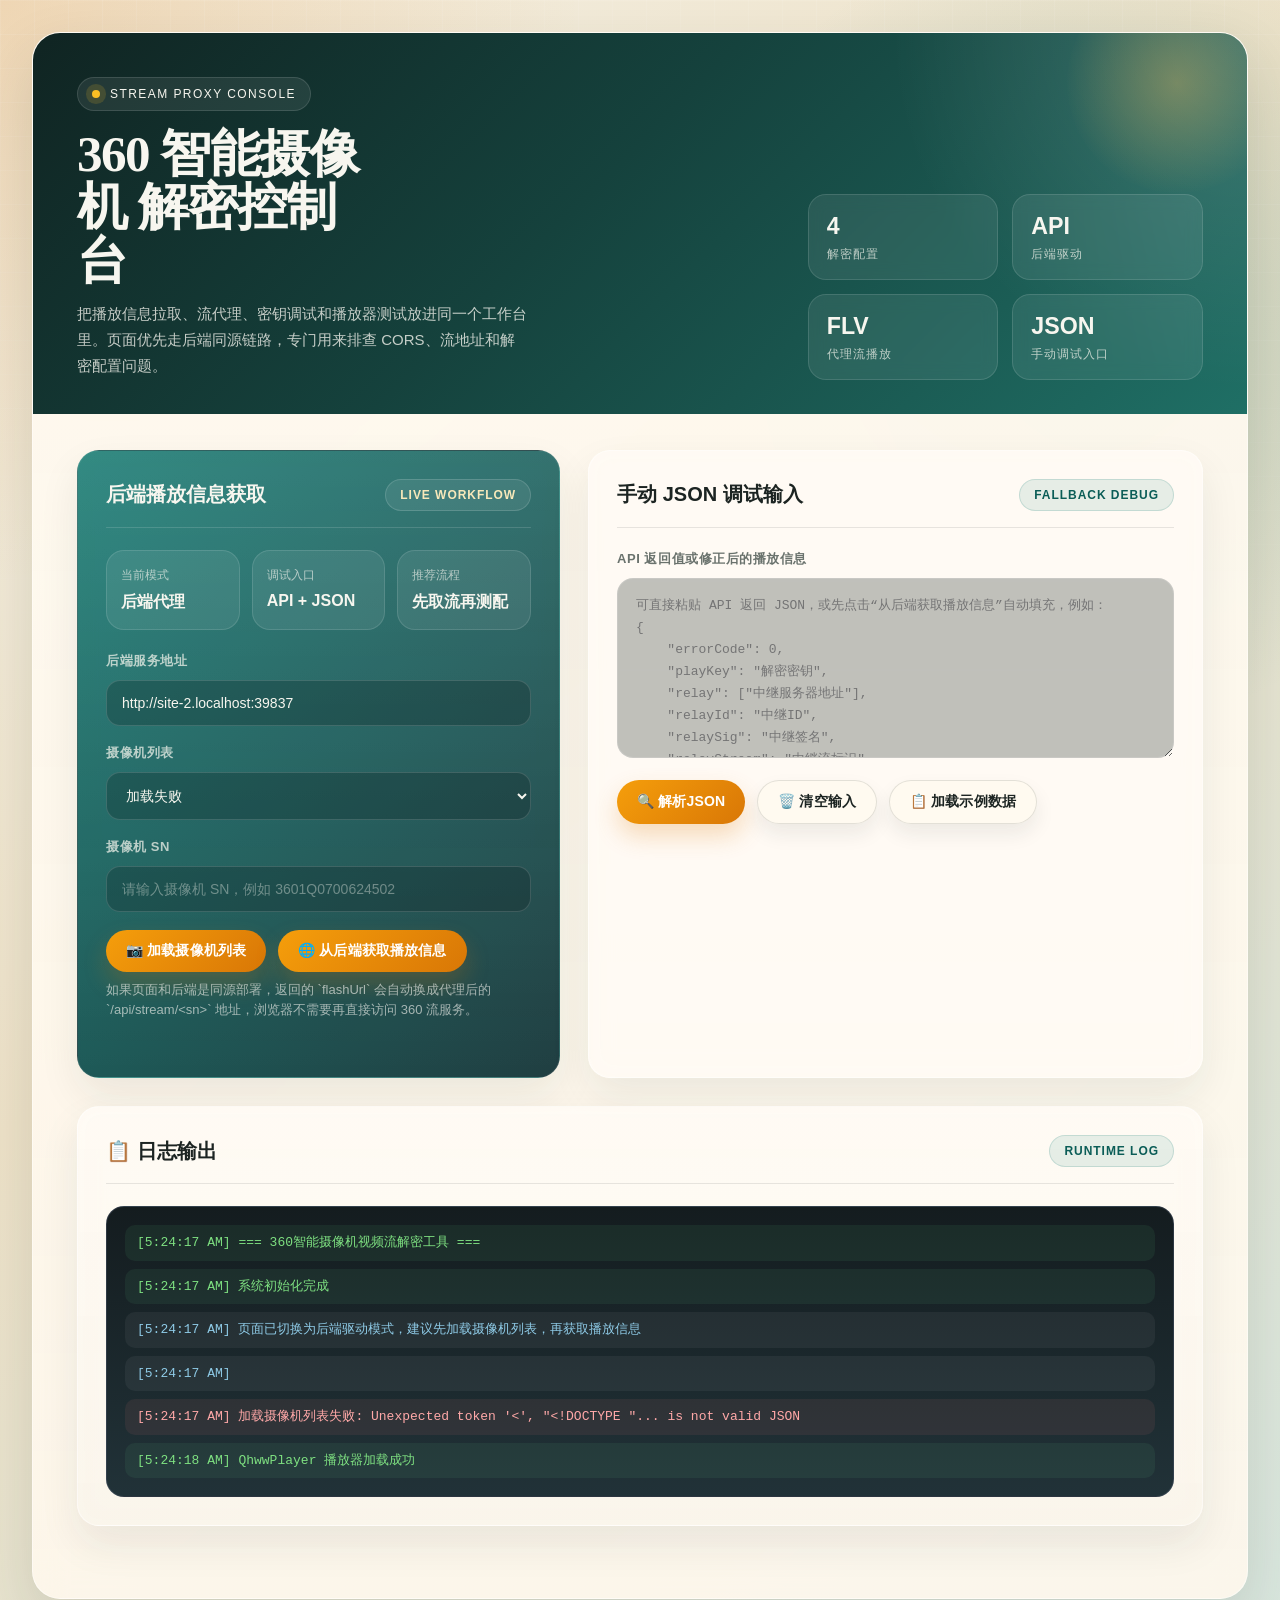
==== commit f72982a0: "feat(backend): 添加 go2rtc 接入支持和服务端解密功能 - 新增 /api/go2rtc/config 接口用于生成 go2rtc 配置片段 - 实现服务端解密功能，新增 /api" ====
--- a/frontend/index.html
+++ b/frontend/index.html
@@ -847,7 +847,40 @@
                         <div class="info-label">信息</div>
                         <div class="info-value" id="info-errorMsg">-</div>
                     </div>
-                </div>
+                </div>
+            </div>
+
+            <div class="config-section panel" id="go2rtc-section">
+                <div class="section-header">
+                    <h2>🔁 go2rtc 接入</h2>
+                    <span class="section-badge">FFmpeg Source</span>
+                </div>
+                <div class="input-group">
+                    <label class="input-label" style="color: var(--muted);">推荐 `go2rtc.yaml` 片段（优先服务端解密）</label>
+                    <textarea id="go2rtc-yaml" class="json-input" readonly placeholder="先从后端获取播放信息，再生成 go2rtc 配置"></textarea>
+                </div>
+                <div class="input-group">
+                    <label class="input-label" style="color: var(--muted);">go2rtc 输出模式</label>
+                    <select id="go2rtc-mode" class="camera-select">
+                        <option value="decrypted">服务端解密 MPEG-TS</option>
+                        <option value="raw">原始 FLV 代理</option>
+                    </select>
+                </div>
+                <div class="info-grid" style="margin-bottom: 18px;">
+                    <div class="info-item">
+                        <div class="info-label">流名称</div>
+                        <div class="info-value" id="go2rtc-stream-name">-</div>
+                    </div>
+                    <div class="info-item">
+                        <div class="info-label">FFmpeg Source</div>
+                        <div class="info-value" id="go2rtc-source-url">-</div>
+                    </div>
+                </div>
+                <div class="button-group">
+                    <button onclick="fetchGo2rtcConfig()">🔁 生成 go2rtc 配置</button>
+                    <button class="secondary" onclick="copyGo2rtcYaml()">📋 复制 YAML</button>
+                </div>
+                <p class="input-note" style="color: var(--muted);">新后端会优先生成服务端解密后的 MPEG-TS 拉流地址；如果检测到你还在运行旧后端，页面会自动回退到原始 FLV 代理模式。</p>
             </div>
             
             <!-- 解密配置 -->
@@ -930,10 +963,11 @@
     <script src="./scripts/qhwwplayer.js" onerror="log('QhwwPlayer 加载失败：文件不存在或路径错误', 'error'); checkPlayerLoaded();"></script>
     
     <script>
-        // ==================== 全局变量 ====================
+        // ==================== 全局变量 ====================
         let apiResponse = null;
         let currentPlayer = null;
         let currentConfigId = null;
+        let go2rtcConfig = null;
 
         function getDefaultBackendBaseUrl() {
             if (window.location.protocol === 'http:' || window.location.protocol === 'https:') {
@@ -948,6 +982,56 @@
 
         function buildApiUrl(path) {
             return `${getBackendBaseUrl()}${path}`;
+        }
+
+        function slugifyGo2rtcName(name, sn = '') {
+            const lowerName = (name || '').toLowerCase();
+            const normalized = lowerName
+                .replace(/[^a-z0-9]+/g, '_')
+                .replace(/^_+|_+$/g, '');
+            const snSuffix = (sn || 'unknown').toLowerCase().slice(-6);
+            return normalized ? `${normalized}_${snSuffix}` : `camera_${snSuffix}`;
+        }
+
+        function buildLocalGo2rtcConfig(sn) {
+            const cameraName = (apiResponse && (apiResponse.camera_name || apiResponse.name)) || '';
+            const streamName = slugifyGo2rtcName(cameraName, sn);
+            const mode = document.getElementById('go2rtc-mode').value || 'decrypted';
+            const configId = currentConfigId !== null ? currentConfigId : 0;
+            const isDecryptedMode = mode === 'decrypted';
+            const sourceUrl = buildApiUrl(isDecryptedMode ? `/api/decrypted-stream/${configId}/${encodeURIComponent(sn)}` : `/api/stream/${encodeURIComponent(sn)}`);
+            const ffmpegSource = `ffmpeg:${sourceUrl}#input=${isDecryptedMode ? 'mpegts' : 'flv'}`;
+            const yaml = `streams:\n  ${streamName}:\n  - ${ffmpegSource}\n`;
+
+            return {
+                count: 1,
+                mode,
+                note: isDecryptedMode
+                    ? '后端未提供 /api/go2rtc/config，当前为前端本地生成的服务端解密配置；请确认后端已升级且支持 /api/decrypted-stream/<sn>。'
+                    : '后端未提供 /api/go2rtc/config，当前为前端本地生成的原始流代理配置。',
+                public_base_url: getBackendBaseUrl(),
+                streams: [
+                    {
+                        name: cameraName,
+                        sn: sn,
+                        stream_name: streamName,
+                        source_url: sourceUrl,
+                        ffmpeg_source: ffmpegSource,
+                        mode
+                    }
+                ],
+                yaml
+            };
+        }
+
+        function applyGo2rtcConfig(result, sourceLabel = '后端接口') {
+            go2rtcConfig = result;
+            const stream = (result.streams || [])[0] || {};
+            document.getElementById('go2rtc-yaml').value = result.yaml || '';
+            document.getElementById('go2rtc-stream-name').textContent = stream.stream_name || '-';
+            document.getElementById('go2rtc-source-url').textContent = stream.ffmpeg_source || '-';
+            document.getElementById('go2rtc-section').classList.add('visible');
+            log(`go2rtc 配置已生成 (${sourceLabel})`, 'success');
         }
         
         // ==================== 日志函数 ====================
@@ -1024,6 +1108,7 @@
 
                 document.getElementById('json-input').value = JSON.stringify(result, null, 4);
                 applyApiResponse(result, '后端接口');
+                await fetchGo2rtcConfig(sn);
             } catch (error) {
                 log(`获取播放信息失败: ${error.message}`, 'error');
                 alert(`获取播放信息失败: ${error.message}`);
@@ -1063,6 +1148,7 @@
             }
 
             displayVideoInfo();
+            document.getElementById('go2rtc-section').classList.add('visible');
             document.getElementById('config-section').classList.add('visible');
             document.getElementById('player-section').classList.add('visible');
             log('视频流信息已加载，请选择解密配置进行测试', 'info');
@@ -1085,8 +1171,57 @@
             // 显示视频流信息区域
             document.getElementById('video-stream-section').classList.add('visible');
             
-            log('视频流信息已显示', 'success');
-        }
+            log('视频流信息已显示', 'success');
+        }
+
+        function getCurrentCameraSn() {
+            return (apiResponse && (apiResponse.camera_sn || apiResponse.sn)) || document.getElementById('camera-sn-input').value.trim();
+        }
+
+        async function fetchGo2rtcConfig(explicitSn = '') {
+            const sn = explicitSn || getCurrentCameraSn();
+            const mode = document.getElementById('go2rtc-mode').value || 'decrypted';
+            const configId = currentConfigId !== null ? currentConfigId : 0;
+            if (!sn) {
+                log('请先输入摄像机 SN，再生成 go2rtc 配置', 'error');
+                alert('请先输入摄像机 SN');
+                return;
+            }
+
+            try {
+                const response = await fetch(buildApiUrl(`/api/go2rtc/config?sn=${encodeURIComponent(sn)}&mode=${encodeURIComponent(mode)}&config_id=${encodeURIComponent(configId)}`));
+                const result = await response.json();
+                if (!response.ok || result.error) {
+                    const errorMessage = result.error || '生成 go2rtc 配置失败';
+                    const shouldFallback = response.status === 404 || errorMessage.includes('文件不存在: api/go2rtc/config');
+                    if (shouldFallback) {
+                        applyGo2rtcConfig(buildLocalGo2rtcConfig(sn), '前端兜底');
+                        log('检测到后端仍是旧版本，已自动切换为前端生成 go2rtc 配置', 'warning');
+                        return;
+                    }
+                    throw new Error(errorMessage);
+                }
+
+                applyGo2rtcConfig(result, '后端接口');
+            } catch (error) {
+                log(`生成 go2rtc 配置失败: ${error.message}`, 'error');
+            }
+        }
+
+        async function copyGo2rtcYaml() {
+            const yamlText = document.getElementById('go2rtc-yaml').value.trim();
+            if (!yamlText) {
+                log('当前没有可复制的 go2rtc 配置', 'warning');
+                return;
+            }
+
+            try {
+                await navigator.clipboard.writeText(yamlText);
+                log('go2rtc YAML 已复制到剪贴板', 'success');
+            } catch (error) {
+                log(`复制失败: ${error.message}`, 'error');
+            }
+        }
         
         // ==================== 清空输入 ====================
         function clearInput() {
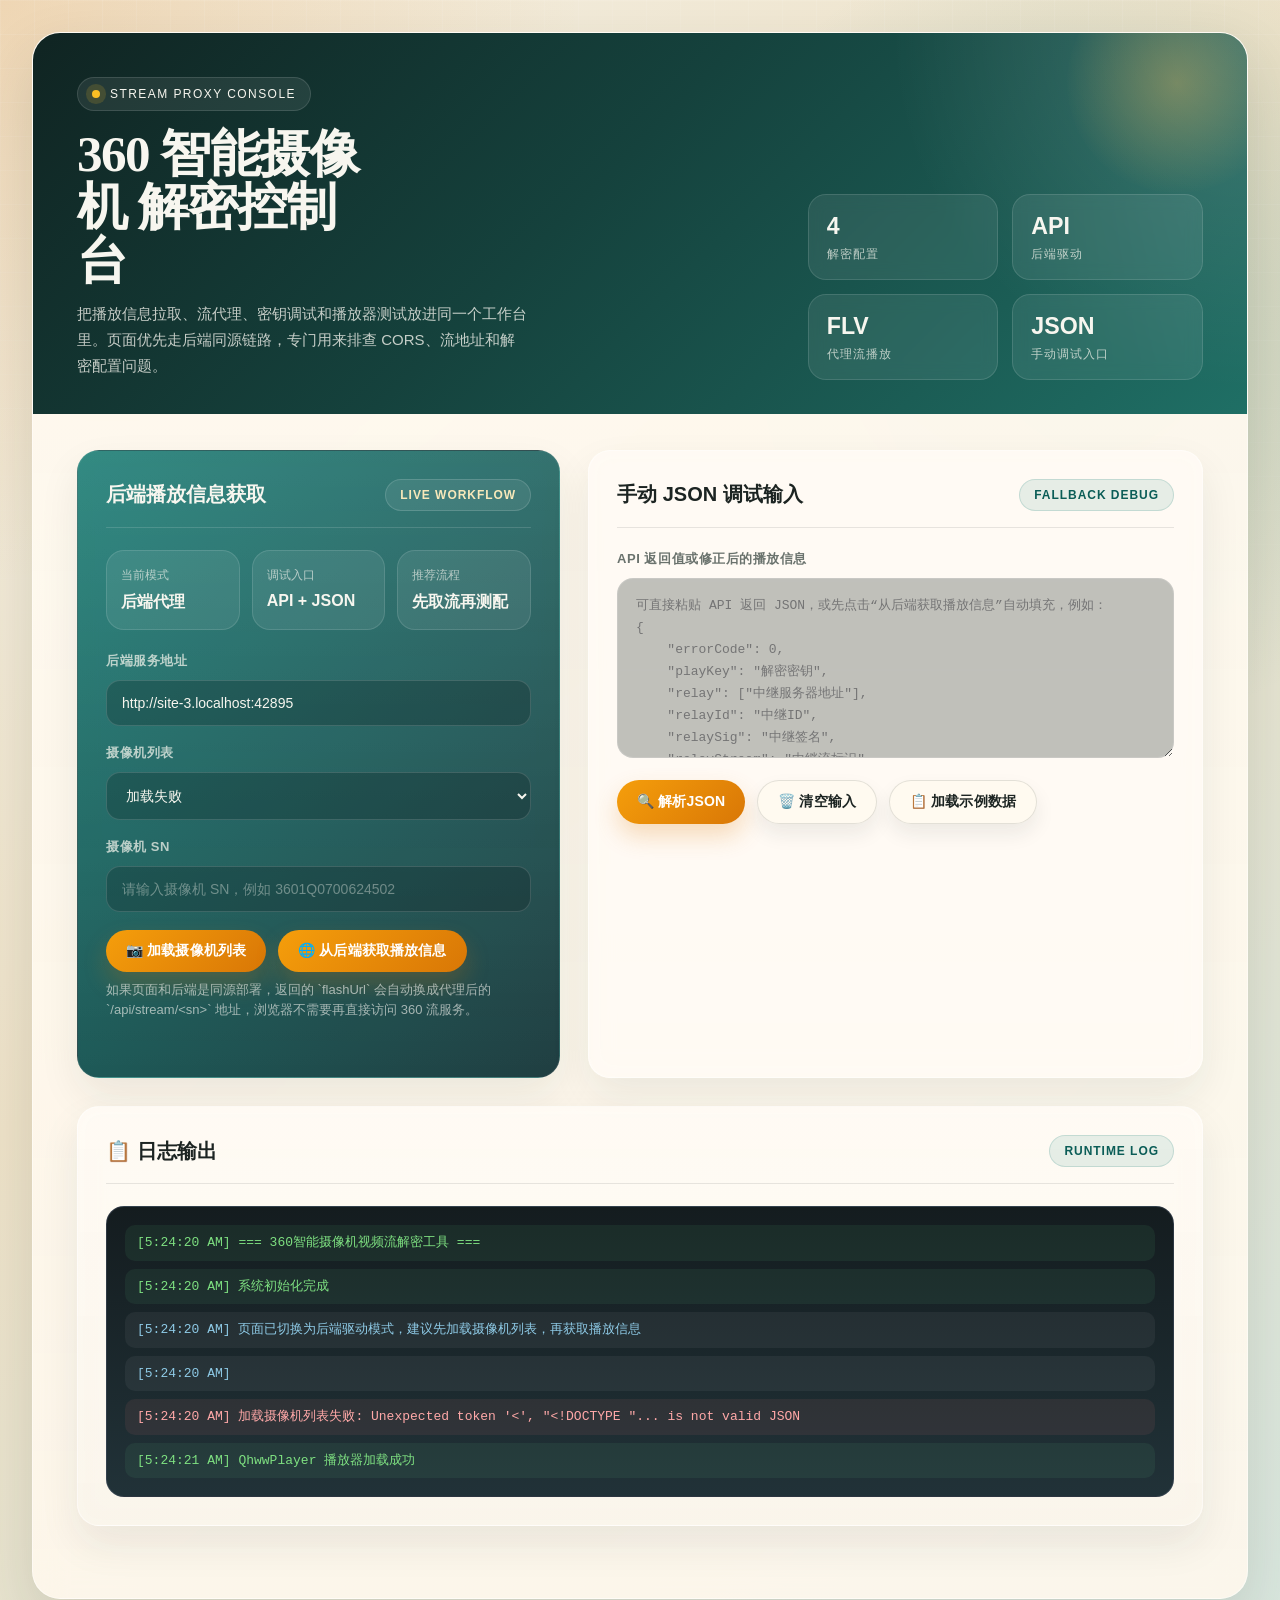
==== commit 6d2f0355: "feat(backend): 改进配置管理和缓存机制 - 将配置文件路径从 backend/configs/config.yaml 迁移到 backend/data/config.yaml - 实现自" ====
--- a/frontend/index.html
+++ b/frontend/index.html
@@ -1016,7 +1016,7 @@
                         sn: sn,
                         stream_name: streamName,
                         source_url: sourceUrl,
-                        ffmpeg_source: ffmpegSource,
+                        go2rtc_source: ffmpegSource,
                         mode
                     }
                 ],
@@ -1029,7 +1029,7 @@
             const stream = (result.streams || [])[0] || {};
             document.getElementById('go2rtc-yaml').value = result.yaml || '';
             document.getElementById('go2rtc-stream-name').textContent = stream.stream_name || '-';
-            document.getElementById('go2rtc-source-url').textContent = stream.ffmpeg_source || '-';
+            document.getElementById('go2rtc-source-url').textContent = stream.go2rtc_source || stream.ffmpeg_source || '-';
             document.getElementById('go2rtc-section').classList.add('visible');
             log(`go2rtc 配置已生成 (${sourceLabel})`, 'success');
         }
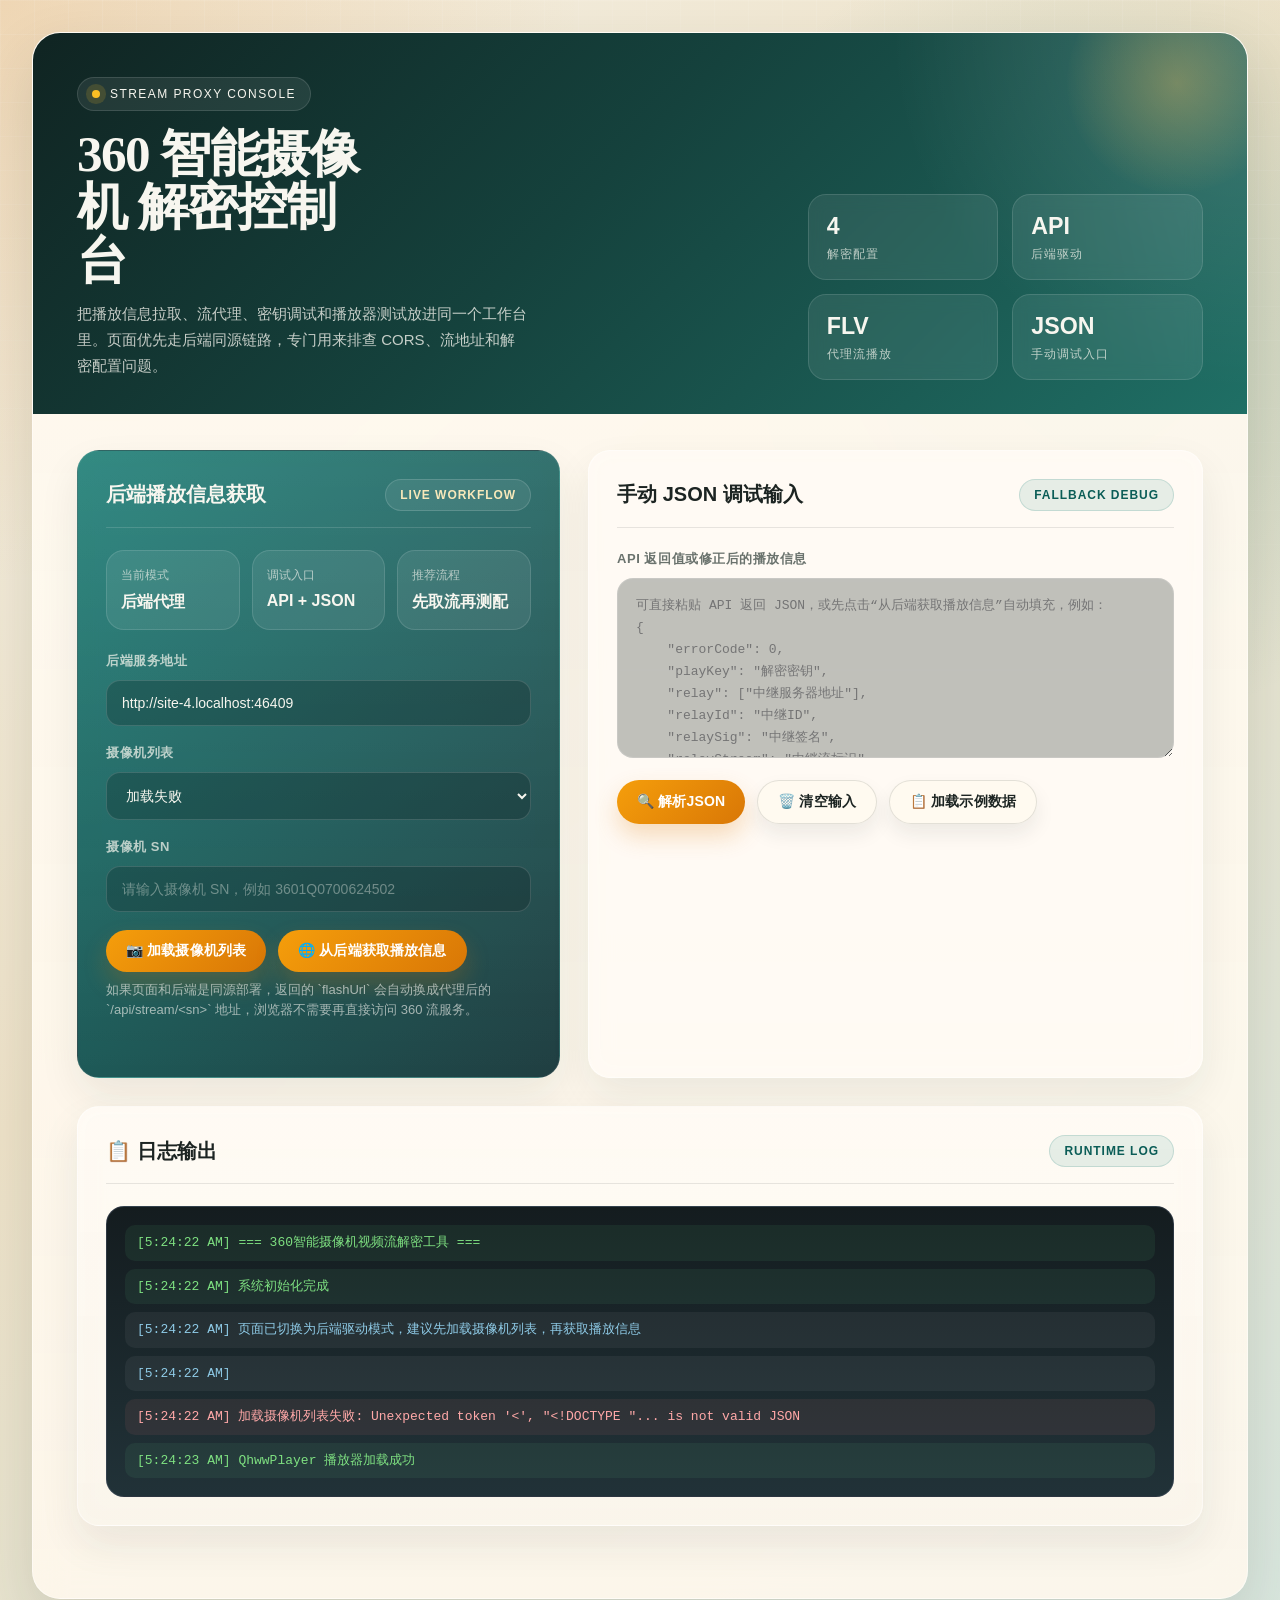
==== commit e0624a77: "refactor: 分离前端页面静态资源 将 index.html 中的内联 CSS 抽离到 frontend/styles/index.css  将主要前端业务脚本抽离到 frontend/scri" ====
--- a/frontend/index.html
+++ b/frontend/index.html
@@ -7,706 +7,7 @@
     <link rel="shortcut icon" type="image/png" href="./assets/icon.png">
     <link rel="apple-touch-icon" href="./assets/icon.png">
     <title>360智能摄像机 - 视频流解密工具</title>
-    <style>
-        :root {
-            --bg: #f3efe4;
-            --bg-strong: #e7ddc7;
-            --surface: rgba(255, 251, 245, 0.86);
-            --surface-strong: #fffaf0;
-            --surface-dark: #172126;
-            --text: #1c2422;
-            --muted: #6a726d;
-            --border: rgba(28, 36, 34, 0.1);
-            --accent: #0f766e;
-            --accent-strong: #0b5d57;
-            --accent-soft: rgba(15, 118, 110, 0.12);
-            --warm: #d97706;
-            --danger: #c2410c;
-            --success: #15803d;
-            --shadow: 0 24px 60px rgba(42, 47, 42, 0.14);
-            --radius-xl: 28px;
-            --radius-lg: 22px;
-            --radius-md: 16px;
-            --radius-sm: 12px;
-        }
-
-        * {
-            margin: 0;
-            padding: 0;
-            box-sizing: border-box;
-        }
-
-        body {
-            font-family: "Avenir Next", "PingFang SC", "Hiragino Sans GB", "Microsoft YaHei", sans-serif;
-            color: var(--text);
-            min-height: 100vh;
-            padding: 32px;
-            background:
-                radial-gradient(circle at top left, rgba(217, 119, 6, 0.22), transparent 28%),
-                radial-gradient(circle at 85% 20%, rgba(15, 118, 110, 0.2), transparent 24%),
-                linear-gradient(140deg, #f5f1e5 0%, #eee2c8 42%, #d9e7df 100%);
-        }
-
-        body::before {
-            content: "";
-            position: fixed;
-            inset: 0;
-            background-image:
-                linear-gradient(rgba(255, 255, 255, 0.18) 1px, transparent 1px),
-                linear-gradient(90deg, rgba(255, 255, 255, 0.18) 1px, transparent 1px);
-            background-size: 34px 34px;
-            mask-image: linear-gradient(to bottom, rgba(0, 0, 0, 0.5), transparent 90%);
-            pointer-events: none;
-        }
-
-        .page-shell {
-            max-width: 1440px;
-            margin: 0 auto;
-            position: relative;
-            z-index: 1;
-        }
-
-        .main-wrapper {
-            background: linear-gradient(180deg, rgba(255, 250, 240, 0.94), rgba(255, 248, 237, 0.88));
-            border: 1px solid rgba(255, 255, 255, 0.42);
-            border-radius: var(--radius-xl);
-            box-shadow: var(--shadow);
-            overflow: hidden;
-            backdrop-filter: blur(16px);
-        }
-
-        .header {
-            position: relative;
-            padding: 44px 44px 34px;
-            color: #f7f6ef;
-            background:
-                radial-gradient(circle at top right, rgba(255, 255, 255, 0.16), transparent 28%),
-                linear-gradient(135deg, #102422 0%, #15423d 45%, #1f6f65 100%);
-        }
-
-        .header::after {
-            content: "";
-            position: absolute;
-            width: 220px;
-            height: 220px;
-            right: -40px;
-            top: -60px;
-            border-radius: 50%;
-            background: radial-gradient(circle, rgba(255, 194, 92, 0.32) 0%, rgba(255, 194, 92, 0) 72%);
-        }
-
-        .hero {
-            display: grid;
-            grid-template-columns: minmax(0, 1.6fr) minmax(300px, 0.9fr);
-            gap: 28px;
-            align-items: end;
-            position: relative;
-            z-index: 1;
-        }
-
-        .eyebrow {
-            display: inline-flex;
-            align-items: center;
-            gap: 10px;
-            padding: 9px 14px;
-            margin-bottom: 16px;
-            border-radius: 999px;
-            background: rgba(255, 255, 255, 0.08);
-            border: 1px solid rgba(255, 255, 255, 0.12);
-            font-size: 12px;
-            letter-spacing: 0.12em;
-            text-transform: uppercase;
-        }
-
-        .eyebrow::before {
-            content: "";
-            width: 8px;
-            height: 8px;
-            border-radius: 50%;
-            background: #fbbf24;
-            box-shadow: 0 0 0 6px rgba(251, 191, 36, 0.15);
-        }
-
-        h1 {
-            font-family: "Iowan Old Style", "Palatino Linotype", "Noto Serif SC", serif;
-            font-size: clamp(2rem, 4vw, 3.4rem);
-            line-height: 1.04;
-            margin: 0;
-            max-width: 11ch;
-            letter-spacing: -0.03em;
-        }
-
-        .hero-copy p {
-            max-width: 54ch;
-            margin-top: 14px;
-            color: rgba(247, 246, 239, 0.78);
-            font-size: 15px;
-            line-height: 1.75;
-        }
-
-        .hero-metrics {
-            display: grid;
-            grid-template-columns: repeat(2, minmax(0, 1fr));
-            gap: 14px;
-        }
-
-        .metric-card {
-            padding: 18px 18px 16px;
-            border-radius: 18px;
-            background: rgba(255, 255, 255, 0.08);
-            border: 1px solid rgba(255, 255, 255, 0.12);
-            backdrop-filter: blur(8px);
-        }
-
-        .metric-value {
-            display: block;
-            font-size: 1.45rem;
-            font-weight: 700;
-            margin-bottom: 6px;
-        }
-
-        .metric-label {
-            display: block;
-            color: rgba(247, 246, 239, 0.72);
-            font-size: 12px;
-            letter-spacing: 0.08em;
-            text-transform: uppercase;
-        }
-
-        .container {
-            padding: 36px 44px 44px;
-        }
-
-        .dashboard-grid {
-            display: grid;
-            grid-template-columns: minmax(320px, 1.1fr) minmax(0, 1.4fr);
-            gap: 28px;
-            margin-bottom: 28px;
-        }
-
-        .panel {
-            background: var(--surface);
-            border-radius: var(--radius-lg);
-            border: 1px solid rgba(255, 255, 255, 0.5);
-            box-shadow: 0 18px 40px rgba(28, 36, 34, 0.08);
-            backdrop-filter: blur(12px);
-        }
-
-        .panel-accent {
-            background:
-                linear-gradient(180deg, rgba(255, 255, 255, 0.1), transparent),
-                linear-gradient(135deg, rgba(15, 118, 110, 0.95), rgba(20, 52, 56, 0.95));
-            color: #f7f6ef;
-            border-color: rgba(255, 255, 255, 0.08);
-        }
-
-        .input-section,
-        .video-stream-section,
-        .config-section,
-        .player-section,
-        .log-section {
-            padding: 28px;
-        }
-
-        .input-section,
-        .video-stream-section,
-        .config-section,
-        .player-section,
-        .log-section {
-            margin-bottom: 28px;
-        }
-
-        .input-section {
-            height: 100%;
-        }
-
-        .input-header,
-        .section-header {
-            display: flex;
-            align-items: center;
-            justify-content: space-between;
-            gap: 16px;
-            margin-bottom: 22px;
-            padding-bottom: 16px;
-            border-bottom: 1px solid var(--border);
-        }
-
-        .panel-accent .input-header,
-        .panel-accent .section-header {
-            border-bottom-color: rgba(255, 255, 255, 0.14);
-        }
-
-        .input-header h2,
-        .section-header h2 {
-            font-size: 1.25rem;
-            font-weight: 700;
-            margin: 0;
-        }
-
-        .section-badge {
-            display: inline-flex;
-            align-items: center;
-            gap: 8px;
-            padding: 8px 14px;
-            border-radius: 999px;
-            font-size: 12px;
-            font-weight: 700;
-            letter-spacing: 0.08em;
-            text-transform: uppercase;
-            color: var(--accent-strong);
-            background: rgba(15, 118, 110, 0.1);
-            border: 1px solid rgba(15, 118, 110, 0.16);
-        }
-
-        .panel-accent .section-badge,
-        .panel-accent .input-header .section-badge {
-            color: #f8e9ba;
-            background: rgba(255, 255, 255, 0.08);
-            border-color: rgba(255, 255, 255, 0.14);
-        }
-
-        .input-summary {
-            display: grid;
-            grid-template-columns: repeat(3, minmax(0, 1fr));
-            gap: 12px;
-            margin-bottom: 22px;
-        }
-
-        .summary-card {
-            padding: 16px 14px;
-            border-radius: 18px;
-            background: rgba(255, 255, 255, 0.08);
-            border: 1px solid rgba(255, 255, 255, 0.12);
-        }
-
-        .summary-label {
-            display: block;
-            font-size: 12px;
-            color: rgba(247, 246, 239, 0.65);
-            margin-bottom: 8px;
-        }
-
-        .summary-value {
-            display: block;
-            font-size: 1rem;
-            font-weight: 700;
-        }
-
-        .input-group {
-            margin-bottom: 18px;
-        }
-
-        .input-label {
-            display: block;
-            font-weight: 700;
-            margin-bottom: 10px;
-            font-size: 13px;
-            letter-spacing: 0.04em;
-            text-transform: uppercase;
-            color: rgba(247, 246, 239, 0.72);
-        }
-
-        .input-note {
-            margin-top: 8px;
-            color: rgba(247, 246, 239, 0.62);
-            font-size: 13px;
-            line-height: 1.6;
-        }
-
-        .json-input {
-            width: 100%;
-            padding: 16px 18px;
-            border: 1px solid rgba(255, 255, 255, 0.14);
-            border-radius: 16px;
-            font-family: "IBM Plex Mono", "SFMono-Regular", Consolas, monospace;
-            font-size: 13px;
-            resize: vertical;
-            min-height: 180px;
-            transition: all 0.3s ease;
-            background: rgba(12, 23, 24, 0.26);
-            color: #f7f6ef;
-            line-height: 1.7;
-        }
-
-        .json-input:focus {
-            outline: none;
-            border-color: rgba(251, 191, 36, 0.42);
-            box-shadow: 0 0 0 4px rgba(251, 191, 36, 0.12);
-        }
-
-        .text-input,
-        .camera-select {
-            width: 100%;
-            padding: 14px 15px;
-            border: 1px solid rgba(255, 255, 255, 0.14);
-            border-radius: 14px;
-            font-size: 14px;
-            transition: all 0.3s ease;
-            background: rgba(12, 23, 24, 0.24);
-            color: #f7f6ef;
-        }
-
-        .text-input::placeholder {
-            color: rgba(247, 246, 239, 0.38);
-        }
-
-        .text-input:focus,
-        .camera-select:focus {
-            outline: none;
-            border-color: rgba(251, 191, 36, 0.4);
-            box-shadow: 0 0 0 4px rgba(251, 191, 36, 0.12);
-        }
-
-        .button-group {
-            display: flex;
-            gap: 12px;
-            flex-wrap: wrap;
-        }
-
-        button {
-            background: linear-gradient(135deg, #f59e0b 0%, #d97706 100%);
-            color: white;
-            padding: 12px 20px;
-            border: none;
-            border-radius: 999px;
-            cursor: pointer;
-            font-size: 14px;
-            font-weight: 700;
-            letter-spacing: 0.01em;
-            transition: transform 0.25s ease, box-shadow 0.25s ease, opacity 0.25s ease;
-            box-shadow: 0 12px 24px rgba(217, 119, 6, 0.24);
-        }
-
-        button:hover {
-            transform: translateY(-2px);
-            box-shadow: 0 16px 30px rgba(217, 119, 6, 0.3);
-        }
-
-        button:active {
-            transform: translateY(0);
-        }
-
-        button.secondary {
-            background: rgba(255, 255, 255, 0.1);
-            box-shadow: none;
-            border: 1px solid rgba(255, 255, 255, 0.14);
-            color: #f7f6ef;
-        }
-
-        button.secondary:hover {
-            box-shadow: none;
-        }
-
-        .input-section:not(.panel-accent) button.secondary,
-        .config-item button.secondary,
-        .player-section button.secondary,
-        .log-section button.secondary {
-            color: var(--text);
-            border-color: rgba(28, 36, 34, 0.12);
-            background: rgba(255, 250, 240, 0.94);
-            box-shadow: 0 10px 20px rgba(28, 36, 34, 0.08);
-        }
-
-        .input-section:not(.panel-accent) button.secondary:hover,
-        .config-item button.secondary:hover,
-        .player-section button.secondary:hover,
-        .log-section button.secondary:hover {
-            box-shadow: 0 14px 26px rgba(28, 36, 34, 0.12);
-        }
-
-        button:disabled {
-            background: #cbd5e0;
-            cursor: not-allowed;
-            transform: none;
-            box-shadow: none;
-        }
-
-        .video-stream-section {
-            display: none;
-        }
-
-        .video-stream-section.visible {
-            display: block;
-        }
-
-        .info-grid {
-            display: grid;
-            grid-template-columns: repeat(auto-fit, minmax(240px, 1fr));
-            gap: 16px;
-        }
-
-        .info-item {
-            background: linear-gradient(180deg, rgba(255, 255, 255, 0.72), rgba(249, 244, 235, 0.95));
-            padding: 18px;
-            border-radius: 18px;
-            border: 1px solid rgba(28, 36, 34, 0.08);
-            transition: transform 0.25s ease, box-shadow 0.25s ease;
-        }
-
-        .info-item:hover {
-            transform: translateY(-3px);
-            box-shadow: 0 18px 32px rgba(28, 36, 34, 0.08);
-        }
-
-        .info-label {
-            font-weight: 700;
-            color: var(--muted);
-            margin-bottom: 10px;
-            font-size: 12px;
-            text-transform: uppercase;
-            letter-spacing: 0.08em;
-        }
-
-        .info-value {
-            color: var(--text);
-            font-size: 14px;
-            word-break: break-all;
-            line-height: 1.6;
-        }
-
-        .info-value.key-value {
-            font-family: "IBM Plex Mono", "SFMono-Regular", Consolas, monospace;
-            background: rgba(15, 118, 110, 0.06);
-            padding: 12px 14px;
-            border-radius: 12px;
-            border: 1px solid rgba(15, 118, 110, 0.12);
-            font-size: 13px;
-            letter-spacing: 0.04em;
-        }
-
-        .info-value.sig-value {
-            font-family: "IBM Plex Mono", "SFMono-Regular", Consolas, monospace;
-            background: rgba(28, 36, 34, 0.04);
-            padding: 12px 14px;
-            border-radius: 12px;
-            border: 1px solid rgba(28, 36, 34, 0.08);
-            font-size: 12px;
-            word-break: break-all;
-        }
-
-        .config-section {
-            display: none;
-        }
-
-        .config-section.visible {
-            display: block;
-        }
-
-        .config-grid {
-            display: grid;
-            grid-template-columns: repeat(auto-fit, minmax(280px, 1fr));
-            gap: 18px;
-        }
-
-        .config-item {
-            background: linear-gradient(160deg, rgba(255, 255, 255, 0.82), rgba(242, 236, 222, 0.92));
-            padding: 22px;
-            border-radius: 20px;
-            border: 1px solid rgba(28, 36, 34, 0.08);
-            transition: all 0.3s ease;
-            cursor: pointer;
-        }
-
-        .config-item:hover {
-            transform: translateY(-5px);
-            box-shadow: 0 18px 34px rgba(28, 36, 34, 0.1);
-        }
-
-        .config-item.active-config {
-            background: linear-gradient(145deg, #114640 0%, #17655d 100%);
-            border-color: transparent;
-            transform: translateY(-5px);
-            box-shadow: 0 20px 38px rgba(17, 70, 64, 0.28);
-        }
-
-        .config-item.active-config .config-title,
-        .config-item.active-config .config-desc {
-            color: white;
-        }
-
-        .config-title {
-            font-weight: 700;
-            color: var(--text);
-            margin-bottom: 12px;
-            font-size: 16px;
-            display: flex;
-            align-items: center;
-            gap: 8px;
-        }
-
-        .config-icon {
-            font-size: 18px;
-        }
-
-        .config-desc {
-            color: var(--muted);
-            font-size: 13px;
-            margin-bottom: 18px;
-            line-height: 1.6;
-        }
-
-        .player-section {
-            display: none;
-        }
-
-        .player-section.visible {
-            display: block;
-        }
-
-        #video-container {
-            width: 100%;
-            height: 480px;
-            background:
-                radial-gradient(circle at top, rgba(251, 191, 36, 0.16), transparent 26%),
-                linear-gradient(135deg, #0f1b1d 0%, #1b3135 100%);
-            border-radius: 22px;
-            overflow: hidden;
-            box-shadow: inset 0 1px 0 rgba(255, 255, 255, 0.06), 0 20px 34px rgba(15, 27, 29, 0.24);
-        }
-
-        .status-bar {
-            background: linear-gradient(135deg, rgba(15, 118, 110, 0.08) 0%, rgba(217, 119, 6, 0.08) 100%);
-            padding: 16px 18px;
-            border-radius: 18px;
-            margin-bottom: 22px;
-            border: 1px solid rgba(15, 118, 110, 0.12);
-            display: flex;
-            align-items: center;
-            gap: 24px;
-            flex-wrap: wrap;
-        }
-
-        .status-item {
-            display: flex;
-            align-items: center;
-            gap: 8px;
-        }
-
-        .status-label {
-            font-weight: 700;
-            color: var(--muted);
-            font-size: 13px;
-            text-transform: uppercase;
-            letter-spacing: 0.08em;
-        }
-
-        .status-value {
-            color: var(--accent-strong);
-            font-weight: 700;
-            font-size: 14px;
-        }
-
-        .log-section {
-            background: linear-gradient(180deg, rgba(255, 251, 245, 0.9), rgba(250, 245, 235, 0.92));
-        }
-
-        .log-container {
-            background: linear-gradient(180deg, #141c1f 0%, #213238 100%);
-            border-radius: 18px;
-            padding: 18px 18px 10px;
-            max-height: 380px;
-            overflow-y: auto;
-            font-family: "IBM Plex Mono", "SFMono-Regular", Consolas, monospace;
-            font-size: 13px;
-            border: 1px solid rgba(74, 85, 104, 0.45);
-        }
-
-        .log-container::-webkit-scrollbar {
-            width: 8px;
-        }
-
-        .log-container::-webkit-scrollbar-track {
-            background: #2d3748;
-            border-radius: 4px;
-        }
-
-        .log-container::-webkit-scrollbar-thumb {
-            background: #d97706;
-            border-radius: 4px;
-        }
-
-        .log-entry {
-            margin-bottom: 8px;
-            padding: 8px 12px;
-            border-radius: 10px;
-            background: rgba(255, 255, 255, 0.05);
-            line-height: 1.5;
-            animation: fadeInUp 0.35s ease;
-        }
-
-        .log-info {
-            color: #8ecae6;
-        }
-
-        .log-success {
-            color: #7ee081;
-            background: rgba(104, 211, 145, 0.08);
-        }
-
-        .log-error {
-            color: #ffa8a8;
-            background: rgba(252, 129, 129, 0.08);
-        }
-
-        .log-warning {
-            color: #ffd166;
-            background: rgba(246, 224, 94, 0.08);
-        }
-
-        @keyframes fadeInUp {
-            from {
-                opacity: 0;
-                transform: translateY(8px);
-            }
-            to {
-                opacity: 1;
-                transform: translateY(0);
-            }
-        }
-
-        @media (max-width: 1100px) {
-            .hero,
-            .dashboard-grid {
-                grid-template-columns: 1fr;
-            }
-
-            .hero-metrics,
-            .input-summary {
-                grid-template-columns: repeat(2, minmax(0, 1fr));
-            }
-        }
-
-        @media (max-width: 760px) {
-            body {
-                padding: 18px;
-            }
-
-            .header,
-            .container {
-                padding-left: 20px;
-                padding-right: 20px;
-            }
-
-            .input-section,
-            .video-stream-section,
-            .config-section,
-            .player-section,
-            .log-section {
-                padding: 20px;
-            }
-
-            .hero-metrics,
-            .input-summary,
-            .info-grid,
-            .config-grid {
-                grid-template-columns: 1fr;
-            }
-
-            #video-container {
-                height: 320px;
-            }
-        }
-    </style>
+    <link rel="stylesheet" href="./styles/index.css">
 </head>
 <body>
     <div class="page-shell">
@@ -962,475 +263,6 @@
     </script>
     <script src="./scripts/qhwwplayer.js" onerror="log('QhwwPlayer 加载失败：文件不存在或路径错误', 'error'); checkPlayerLoaded();"></script>
     
-    <script>
-        // ==================== 全局变量 ====================
-        let apiResponse = null;
-        let currentPlayer = null;
-        let currentConfigId = null;
-        let go2rtcConfig = null;
-
-        function getDefaultBackendBaseUrl() {
-            if (window.location.protocol === 'http:' || window.location.protocol === 'https:') {
-                return window.location.origin;
-            }
-            return 'http://127.0.0.1:5000';
-        }
-
-        function getBackendBaseUrl() {
-            return document.getElementById('backend-base-url').value.trim().replace(/\/$/, '');
-        }
-
-        function buildApiUrl(path) {
-            return `${getBackendBaseUrl()}${path}`;
-        }
-
-        function slugifyGo2rtcName(name, sn = '') {
-            const lowerName = (name || '').toLowerCase();
-            const normalized = lowerName
-                .replace(/[^a-z0-9]+/g, '_')
-                .replace(/^_+|_+$/g, '');
-            const snSuffix = (sn || 'unknown').toLowerCase().slice(-6);
-            return normalized ? `${normalized}_${snSuffix}` : `camera_${snSuffix}`;
-        }
-
-        function buildLocalGo2rtcConfig(sn) {
-            const cameraName = (apiResponse && (apiResponse.camera_name || apiResponse.name)) || '';
-            const streamName = slugifyGo2rtcName(cameraName, sn);
-            const mode = document.getElementById('go2rtc-mode').value || 'decrypted';
-            const configId = currentConfigId !== null ? currentConfigId : 0;
-            const isDecryptedMode = mode === 'decrypted';
-            const sourceUrl = buildApiUrl(isDecryptedMode ? `/api/decrypted-stream/${configId}/${encodeURIComponent(sn)}` : `/api/stream/${encodeURIComponent(sn)}`);
-            const ffmpegSource = `ffmpeg:${sourceUrl}#input=${isDecryptedMode ? 'mpegts' : 'flv'}`;
-            const yaml = `streams:\n  ${streamName}:\n  - ${ffmpegSource}\n`;
-
-            return {
-                count: 1,
-                mode,
-                note: isDecryptedMode
-                    ? '后端未提供 /api/go2rtc/config，当前为前端本地生成的服务端解密配置；请确认后端已升级且支持 /api/decrypted-stream/<sn>。'
-                    : '后端未提供 /api/go2rtc/config，当前为前端本地生成的原始流代理配置。',
-                public_base_url: getBackendBaseUrl(),
-                streams: [
-                    {
-                        name: cameraName,
-                        sn: sn,
-                        stream_name: streamName,
-                        source_url: sourceUrl,
-                        go2rtc_source: ffmpegSource,
-                        mode
-                    }
-                ],
-                yaml
-            };
-        }
-
-        function applyGo2rtcConfig(result, sourceLabel = '后端接口') {
-            go2rtcConfig = result;
-            const stream = (result.streams || [])[0] || {};
-            document.getElementById('go2rtc-yaml').value = result.yaml || '';
-            document.getElementById('go2rtc-stream-name').textContent = stream.stream_name || '-';
-            document.getElementById('go2rtc-source-url').textContent = stream.go2rtc_source || stream.ffmpeg_source || '-';
-            document.getElementById('go2rtc-section').classList.add('visible');
-            log(`go2rtc 配置已生成 (${sourceLabel})`, 'success');
-        }
-        
-        // ==================== 日志函数 ====================
-        function log(message, type = 'info') {
-            const logContainer = document.getElementById('log-container');
-            const time = new Date().toLocaleTimeString();
-            const entry = document.createElement('div');
-            entry.className = `log-entry log-${type}`;
-            entry.textContent = `[${time}] ${message}`;
-            logContainer.appendChild(entry);
-            logContainer.scrollTop = logContainer.scrollHeight;
-            console.log(`[${type.toUpperCase()}]`, message);
-        }
-        
-        function syncCameraSelection() {
-            const select = document.getElementById('camera-select');
-            const snInput = document.getElementById('camera-sn-input');
-            if (select.value) {
-                snInput.value = select.value;
-            }
-        }
-
-        async function loadCameraList() {
-            const select = document.getElementById('camera-select');
-            select.innerHTML = '<option value="">摄像机列表加载中...</option>';
-
-            try {
-                const response = await fetch(buildApiUrl('/api/cameras'));
-                const result = await response.json();
-
-                if (!response.ok || result.error) {
-                    throw new Error(result.error || '加载摄像机列表失败');
-                }
-
-                const cameras = result.cameras || [];
-                if (!cameras.length) {
-                    select.innerHTML = '<option value="">配置中没有可用摄像机</option>';
-                    log('后端已连接，但配置中没有可用摄像机', 'warning');
-                    return;
-                }
-
-                select.innerHTML = '<option value="">请选择摄像机</option>';
-                cameras.forEach((camera) => {
-                    const option = document.createElement('option');
-                    option.value = camera.sn;
-                    option.textContent = `${camera.name || camera.sn} (${camera.api_version || 'v2'})`;
-                    select.appendChild(option);
-                });
-
-                log(`已加载 ${cameras.length} 个摄像机`, 'success');
-            } catch (error) {
-                select.innerHTML = '<option value="">加载失败</option>';
-                log(`加载摄像机列表失败: ${error.message}`, 'error');
-            }
-        }
-
-        async function fetchPlayInfo() {
-            const sn = document.getElementById('camera-sn-input').value.trim();
-            if (!sn) {
-                log('请先输入摄像机 SN', 'error');
-                alert('请先输入摄像机 SN');
-                return;
-            }
-
-            log(`正在从后端获取播放信息: ${sn}`, 'info');
-
-            try {
-                const response = await fetch(buildApiUrl(`/api/play-info?sn=${encodeURIComponent(sn)}`));
-                const result = await response.json();
-
-                if (!response.ok || result.errorCode !== 0) {
-                    throw new Error(result.errorMsg || result.error || '获取播放信息失败');
-                }
-
-                document.getElementById('json-input').value = JSON.stringify(result, null, 4);
-                applyApiResponse(result, '后端接口');
-                await fetchGo2rtcConfig(sn);
-            } catch (error) {
-                log(`获取播放信息失败: ${error.message}`, 'error');
-                alert(`获取播放信息失败: ${error.message}`);
-            }
-        }
-
-        // ==================== JSON解析 ====================
-        function parseJson() {
-            const jsonInput = document.getElementById('json-input').value.trim();
-            
-            if (!jsonInput) {
-                log('请输入JSON数据', 'error');
-                alert('请输入JSON数据');
-                return;
-            }
-            
-            try {
-                const parsed = JSON.parse(jsonInput);
-                applyApiResponse(parsed, '手动 JSON');
-            } catch (e) {
-                log(`JSON解析失败: ${e.message}`, 'error');
-                alert(`JSON解析失败: ${e.message}`);
-            }
-        }
-
-        function applyApiResponse(payload, sourceLabel) {
-            apiResponse = payload;
-            log(`${sourceLabel} 数据解析成功`, 'success');
-
-            if (apiResponse.errorCode !== undefined) {
-                if (apiResponse.errorCode !== 0) {
-                    log(`API返回错误: ${apiResponse.errorMsg || '未知错误'}`, 'error');
-                    alert(`API返回错误: ${apiResponse.errorMsg || '未知错误'}`);
-                } else {
-                    log('API返回成功', 'success');
-                }
-            }
-
-            displayVideoInfo();
-            document.getElementById('go2rtc-section').classList.add('visible');
-            document.getElementById('config-section').classList.add('visible');
-            document.getElementById('player-section').classList.add('visible');
-            log('视频流信息已加载，请选择解密配置进行测试', 'info');
-        }
-        
-        // ==================== 显示视频流信息 ====================
-        function displayVideoInfo() {
-            if (!apiResponse) return;
-            
-            // 更新信息显示
-            document.getElementById('info-flashUrl').textContent = apiResponse.flashUrl || apiResponse.sourceFlashUrl || '-';
-            document.getElementById('info-relayStream').textContent = apiResponse.relayStream || '-';
-            document.getElementById('info-playKey').textContent = apiResponse.playKey || '-';
-            document.getElementById('info-keyLength').textContent = apiResponse.playKey ? `${apiResponse.playKey.length} 字符` : '-';
-            document.getElementById('info-relay').textContent = apiResponse.relay ? apiResponse.relay.join(', ') : '-';
-            document.getElementById('info-relayId').textContent = apiResponse.relayId || '-';
-            document.getElementById('info-relaySig').textContent = apiResponse.relaySig || '-';
-            document.getElementById('info-errorMsg').textContent = apiResponse.backendDecryptNote || apiResponse.errorMsg || '-';
-            
-            // 显示视频流信息区域
-            document.getElementById('video-stream-section').classList.add('visible');
-            
-            log('视频流信息已显示', 'success');
-        }
-
-        function getCurrentCameraSn() {
-            return (apiResponse && (apiResponse.camera_sn || apiResponse.sn)) || document.getElementById('camera-sn-input').value.trim();
-        }
-
-        async function fetchGo2rtcConfig(explicitSn = '') {
-            const sn = explicitSn || getCurrentCameraSn();
-            const mode = document.getElementById('go2rtc-mode').value || 'decrypted';
-            const configId = currentConfigId !== null ? currentConfigId : 0;
-            if (!sn) {
-                log('请先输入摄像机 SN，再生成 go2rtc 配置', 'error');
-                alert('请先输入摄像机 SN');
-                return;
-            }
-
-            try {
-                const response = await fetch(buildApiUrl(`/api/go2rtc/config?sn=${encodeURIComponent(sn)}&mode=${encodeURIComponent(mode)}&config_id=${encodeURIComponent(configId)}`));
-                const result = await response.json();
-                if (!response.ok || result.error) {
-                    const errorMessage = result.error || '生成 go2rtc 配置失败';
-                    const shouldFallback = response.status === 404 || errorMessage.includes('文件不存在: api/go2rtc/config');
-                    if (shouldFallback) {
-                        applyGo2rtcConfig(buildLocalGo2rtcConfig(sn), '前端兜底');
-                        log('检测到后端仍是旧版本，已自动切换为前端生成 go2rtc 配置', 'warning');
-                        return;
-                    }
-                    throw new Error(errorMessage);
-                }
-
-                applyGo2rtcConfig(result, '后端接口');
-            } catch (error) {
-                log(`生成 go2rtc 配置失败: ${error.message}`, 'error');
-            }
-        }
-
-        async function copyGo2rtcYaml() {
-            const yamlText = document.getElementById('go2rtc-yaml').value.trim();
-            if (!yamlText) {
-                log('当前没有可复制的 go2rtc 配置', 'warning');
-                return;
-            }
-
-            try {
-                await navigator.clipboard.writeText(yamlText);
-                log('go2rtc YAML 已复制到剪贴板', 'success');
-            } catch (error) {
-                log(`复制失败: ${error.message}`, 'error');
-            }
-        }
-        
-        // ==================== 清空输入 ====================
-        function clearInput() {
-            document.getElementById('json-input').value = '';
-            log('输入已清空', 'info');
-        }
-        
-        // ==================== 加载示例数据 ====================
-        function loadSampleData() {
-            const sampleData = {
-                "errorCode": 0,
-                "playKey": "解密密钥",
-                "relay": ["中继服务器地址1", "中继服务器地址2", "中继服务器地址3"],
-                "relayId": "中继ID",
-                "relaySig": "中继签名",
-                "relayStream": "中继流标识",
-                "flashUrl": "视频流完整URL",
-                "errorMsg": "成功",
-                "data": {}
-            };
-            
-            document.getElementById('json-input').value = JSON.stringify(sampleData, null, 4);
-            log('示例数据已加载', 'success');
-        }
-        
-        // ==================== 获取配置 ====================
-        function getConfigs() {
-            return [
-                {
-                    id: 0,
-                    name: '默认解密方式',
-                    keyType: 0,
-                    key: apiResponse.playKey,
-                    keyForKey: null,
-                    description: 'keyType=0, 使用playKey'
-                },
-                {
-                    id: 1,
-                    name: '解密方式1',
-                    keyType: 1,
-                    key: apiResponse.playKey,
-                    keyForKey: null,
-                    description: 'keyType=1, 使用playKey'
-                },
-                {
-                    id: 2,
-                    name: '不使用密钥',
-                    keyType: 0,
-                    key: null,
-                    keyForKey: null,
-                    description: 'keyType=0, key=null (测试未加密流)'
-                },
-                {
-                    id: 3,
-                    name: '使用中继签名',
-                    keyType: 0,
-                    key: apiResponse.playKey,
-                    keyForKey: apiResponse.relaySig,
-                    description: 'keyType=0, 使用relaySig作为keyForKey'
-                }
-            ];
-        }
-        
-        // ==================== 更新状态 ====================
-        function updateStatus(status) {
-            document.getElementById('player-status').textContent = status;
-        }
-        
-        // ==================== 更新当前配置显示 ====================
-        function updateCurrentConfig(config) {
-            document.getElementById('current-config').textContent = config.name;
-            
-            // 高亮当前配置
-            document.querySelectorAll('.config-item').forEach(item => {
-                item.classList.remove('active-config');
-            });
-            document.getElementById(`config-${config.id}`).classList.add('active-config');
-        }
-        
-        // ==================== 停止当前播放器 ====================
-        function stopCurrentPlayer() {
-            if (currentPlayer) {
-                try {
-                    currentPlayer.stop();
-                } catch (e) {
-                    console.error('停止播放器失败:', e);
-                }
-                currentPlayer = null;
-            }
-        }
-        
-        // ==================== 测试配置 ====================
-        function testConfig(configId) {
-            if (!apiResponse) {
-                log('请先解析JSON数据', 'error');
-                alert('请先解析JSON数据');
-                return;
-            }
-            
-            if (!checkPlayerLoaded()) {
-                updateStatus('播放器未加载');
-                return;
-            }
-            
-            const configs = getConfigs();
-            const config = configs[configId];
-            
-            log(`开始测试配置 ${configId}: ${config.name}`, 'info');
-            updateCurrentConfig(config);
-            
-            // 停止当前播放器
-            stopCurrentPlayer();
-            updateStatus('正在初始化...');
-            
-            const container = document.getElementById('video-container');
-            
-            try {
-                const streamUrl = apiResponse.flashUrl || apiResponse.sourceFlashUrl;
-
-                // 创建播放器
-                const playerConfig = {
-                    container: container,
-                    src: streamUrl,
-                    key: config.key,
-                    keyType: config.keyType,
-                    isLive: true,
-                    autoplay: true,
-                    logLevel: 2,
-                    renderType: 'all',
-                    resample: 0
-                };
-                
-                if (config.keyForKey) {
-                    playerConfig.keyForKey = config.keyForKey;
-                }
-                
-                log(`播放器配置: ${JSON.stringify(playerConfig)}`, 'info');
-                
-                currentPlayer = new QhwwPlayer(playerConfig);
-                
-                // 监听播放器事件
-                currentPlayer.on({
-                    ready: () => {
-                        log('播放器就绪', 'success');
-                        updateStatus('播放器就绪');
-                    },
-                    play: () => {
-                        log('开始播放', 'success');
-                        updateStatus('正在播放');
-                    },
-                    pause: () => {
-                        log('暂停播放', 'info');
-                        updateStatus('已暂停');
-                    },
-                    stop: () => {
-                        log('停止播放', 'info');
-                        updateStatus('已停止');
-                    },
-                    error: (error) => {
-                        log(`播放错误: ${error}`, 'error');
-                        updateStatus('播放错误');
-                    },
-                    timeupdate: (data) => {
-                        // 可以在这里检查画面数据
-                    }
-                });
-                
-                currentConfigId = configId;
-                
-            } catch (e) {
-                log(`创建播放器失败: ${e.message}`, 'error');
-                updateStatus('创建播放器失败');
-            }
-        }
-        
-        // ==================== 停止所有测试 ====================
-        function stopAllTests() {
-            log('停止所有测试', 'info');
-            stopCurrentPlayer();
-            currentConfigId = null;
-            updateStatus('已停止');
-            document.querySelectorAll('.config-item').forEach(item => {
-                item.classList.remove('active-config');
-            });
-        }
-        
-        // ==================== 清空日志 ====================
-        function clearLogs() {
-            document.getElementById('log-container').innerHTML = '';
-            log('日志已清空', 'info');
-        }
-        
-        // ==================== 初始化 ====================
-        document.addEventListener('DOMContentLoaded', function() {
-            document.getElementById('backend-base-url').value = getDefaultBackendBaseUrl();
-            log('=== 360智能摄像机视频流解密工具 ===', 'success');
-            log('系统初始化完成', 'success');
-            log('页面已切换为后端驱动模式，建议先加载摄像机列表，再获取播放信息', 'info');
-            
-            // 延迟检查播放器加载状态
-            setTimeout(function() {
-                checkPlayerLoaded();
-            }, 1000);
-
-            loadCameraList();
-            
-            log('');
-            updateStatus('等待输入');
-        });
-    </script>
-</body>
-</html>
+    <script src="./scripts/index.js"></script>
+</body>
+</html>
--- a/frontend/styles/index.css
+++ b/frontend/styles/index.css
@@ -0,0 +1,698 @@
+        :root {
+            --bg: #f3efe4;
+            --bg-strong: #e7ddc7;
+            --surface: rgba(255, 251, 245, 0.86);
+            --surface-strong: #fffaf0;
+            --surface-dark: #172126;
+            --text: #1c2422;
+            --muted: #6a726d;
+            --border: rgba(28, 36, 34, 0.1);
+            --accent: #0f766e;
+            --accent-strong: #0b5d57;
+            --accent-soft: rgba(15, 118, 110, 0.12);
+            --warm: #d97706;
+            --danger: #c2410c;
+            --success: #15803d;
+            --shadow: 0 24px 60px rgba(42, 47, 42, 0.14);
+            --radius-xl: 28px;
+            --radius-lg: 22px;
+            --radius-md: 16px;
+            --radius-sm: 12px;
+        }
+
+        * {
+            margin: 0;
+            padding: 0;
+            box-sizing: border-box;
+        }
+
+        body {
+            font-family: "Avenir Next", "PingFang SC", "Hiragino Sans GB", "Microsoft YaHei", sans-serif;
+            color: var(--text);
+            min-height: 100vh;
+            padding: 32px;
+            background:
+                radial-gradient(circle at top left, rgba(217, 119, 6, 0.22), transparent 28%),
+                radial-gradient(circle at 85% 20%, rgba(15, 118, 110, 0.2), transparent 24%),
+                linear-gradient(140deg, #f5f1e5 0%, #eee2c8 42%, #d9e7df 100%);
+        }
+
+        body::before {
+            content: "";
+            position: fixed;
+            inset: 0;
+            background-image:
+                linear-gradient(rgba(255, 255, 255, 0.18) 1px, transparent 1px),
+                linear-gradient(90deg, rgba(255, 255, 255, 0.18) 1px, transparent 1px);
+            background-size: 34px 34px;
+            mask-image: linear-gradient(to bottom, rgba(0, 0, 0, 0.5), transparent 90%);
+            pointer-events: none;
+        }
+
+        .page-shell {
+            max-width: 1440px;
+            margin: 0 auto;
+            position: relative;
+            z-index: 1;
+        }
+
+        .main-wrapper {
+            background: linear-gradient(180deg, rgba(255, 250, 240, 0.94), rgba(255, 248, 237, 0.88));
+            border: 1px solid rgba(255, 255, 255, 0.42);
+            border-radius: var(--radius-xl);
+            box-shadow: var(--shadow);
+            overflow: hidden;
+            backdrop-filter: blur(16px);
+        }
+
+        .header {
+            position: relative;
+            padding: 44px 44px 34px;
+            color: #f7f6ef;
+            background:
+                radial-gradient(circle at top right, rgba(255, 255, 255, 0.16), transparent 28%),
+                linear-gradient(135deg, #102422 0%, #15423d 45%, #1f6f65 100%);
+        }
+
+        .header::after {
+            content: "";
+            position: absolute;
+            width: 220px;
+            height: 220px;
+            right: -40px;
+            top: -60px;
+            border-radius: 50%;
+            background: radial-gradient(circle, rgba(255, 194, 92, 0.32) 0%, rgba(255, 194, 92, 0) 72%);
+        }
+
+        .hero {
+            display: grid;
+            grid-template-columns: minmax(0, 1.6fr) minmax(300px, 0.9fr);
+            gap: 28px;
+            align-items: end;
+            position: relative;
+            z-index: 1;
+        }
+
+        .eyebrow {
+            display: inline-flex;
+            align-items: center;
+            gap: 10px;
+            padding: 9px 14px;
+            margin-bottom: 16px;
+            border-radius: 999px;
+            background: rgba(255, 255, 255, 0.08);
+            border: 1px solid rgba(255, 255, 255, 0.12);
+            font-size: 12px;
+            letter-spacing: 0.12em;
+            text-transform: uppercase;
+        }
+
+        .eyebrow::before {
+            content: "";
+            width: 8px;
+            height: 8px;
+            border-radius: 50%;
+            background: #fbbf24;
+            box-shadow: 0 0 0 6px rgba(251, 191, 36, 0.15);
+        }
+
+        h1 {
+            font-family: "Iowan Old Style", "Palatino Linotype", "Noto Serif SC", serif;
+            font-size: clamp(2rem, 4vw, 3.4rem);
+            line-height: 1.04;
+            margin: 0;
+            max-width: 11ch;
+            letter-spacing: -0.03em;
+        }
+
+        .hero-copy p {
+            max-width: 54ch;
+            margin-top: 14px;
+            color: rgba(247, 246, 239, 0.78);
+            font-size: 15px;
+            line-height: 1.75;
+        }
+
+        .hero-metrics {
+            display: grid;
+            grid-template-columns: repeat(2, minmax(0, 1fr));
+            gap: 14px;
+        }
+
+        .metric-card {
+            padding: 18px 18px 16px;
+            border-radius: 18px;
+            background: rgba(255, 255, 255, 0.08);
+            border: 1px solid rgba(255, 255, 255, 0.12);
+            backdrop-filter: blur(8px);
+        }
+
+        .metric-value {
+            display: block;
+            font-size: 1.45rem;
+            font-weight: 700;
+            margin-bottom: 6px;
+        }
+
+        .metric-label {
+            display: block;
+            color: rgba(247, 246, 239, 0.72);
+            font-size: 12px;
+            letter-spacing: 0.08em;
+            text-transform: uppercase;
+        }
+
+        .container {
+            padding: 36px 44px 44px;
+        }
+
+        .dashboard-grid {
+            display: grid;
+            grid-template-columns: minmax(320px, 1.1fr) minmax(0, 1.4fr);
+            gap: 28px;
+            margin-bottom: 28px;
+        }
+
+        .panel {
+            background: var(--surface);
+            border-radius: var(--radius-lg);
+            border: 1px solid rgba(255, 255, 255, 0.5);
+            box-shadow: 0 18px 40px rgba(28, 36, 34, 0.08);
+            backdrop-filter: blur(12px);
+        }
+
+        .panel-accent {
+            background:
+                linear-gradient(180deg, rgba(255, 255, 255, 0.1), transparent),
+                linear-gradient(135deg, rgba(15, 118, 110, 0.95), rgba(20, 52, 56, 0.95));
+            color: #f7f6ef;
+            border-color: rgba(255, 255, 255, 0.08);
+        }
+
+        .input-section,
+        .video-stream-section,
+        .config-section,
+        .player-section,
+        .log-section {
+            padding: 28px;
+        }
+
+        .input-section,
+        .video-stream-section,
+        .config-section,
+        .player-section,
+        .log-section {
+            margin-bottom: 28px;
+        }
+
+        .input-section {
+            height: 100%;
+        }
+
+        .input-header,
+        .section-header {
+            display: flex;
+            align-items: center;
+            justify-content: space-between;
+            gap: 16px;
+            margin-bottom: 22px;
+            padding-bottom: 16px;
+            border-bottom: 1px solid var(--border);
+        }
+
+        .panel-accent .input-header,
+        .panel-accent .section-header {
+            border-bottom-color: rgba(255, 255, 255, 0.14);
+        }
+
+        .input-header h2,
+        .section-header h2 {
+            font-size: 1.25rem;
+            font-weight: 700;
+            margin: 0;
+        }
+
+        .section-badge {
+            display: inline-flex;
+            align-items: center;
+            gap: 8px;
+            padding: 8px 14px;
+            border-radius: 999px;
+            font-size: 12px;
+            font-weight: 700;
+            letter-spacing: 0.08em;
+            text-transform: uppercase;
+            color: var(--accent-strong);
+            background: rgba(15, 118, 110, 0.1);
+            border: 1px solid rgba(15, 118, 110, 0.16);
+        }
+
+        .panel-accent .section-badge,
+        .panel-accent .input-header .section-badge {
+            color: #f8e9ba;
+            background: rgba(255, 255, 255, 0.08);
+            border-color: rgba(255, 255, 255, 0.14);
+        }
+
+        .input-summary {
+            display: grid;
+            grid-template-columns: repeat(3, minmax(0, 1fr));
+            gap: 12px;
+            margin-bottom: 22px;
+        }
+
+        .summary-card {
+            padding: 16px 14px;
+            border-radius: 18px;
+            background: rgba(255, 255, 255, 0.08);
+            border: 1px solid rgba(255, 255, 255, 0.12);
+        }
+
+        .summary-label {
+            display: block;
+            font-size: 12px;
+            color: rgba(247, 246, 239, 0.65);
+            margin-bottom: 8px;
+        }
+
+        .summary-value {
+            display: block;
+            font-size: 1rem;
+            font-weight: 700;
+        }
+
+        .input-group {
+            margin-bottom: 18px;
+        }
+
+        .input-label {
+            display: block;
+            font-weight: 700;
+            margin-bottom: 10px;
+            font-size: 13px;
+            letter-spacing: 0.04em;
+            text-transform: uppercase;
+            color: rgba(247, 246, 239, 0.72);
+        }
+
+        .input-note {
+            margin-top: 8px;
+            color: rgba(247, 246, 239, 0.62);
+            font-size: 13px;
+            line-height: 1.6;
+        }
+
+        .json-input {
+            width: 100%;
+            padding: 16px 18px;
+            border: 1px solid rgba(255, 255, 255, 0.14);
+            border-radius: 16px;
+            font-family: "IBM Plex Mono", "SFMono-Regular", Consolas, monospace;
+            font-size: 13px;
+            resize: vertical;
+            min-height: 180px;
+            transition: all 0.3s ease;
+            background: rgba(12, 23, 24, 0.26);
+            color: #f7f6ef;
+            line-height: 1.7;
+        }
+
+        .json-input:focus {
+            outline: none;
+            border-color: rgba(251, 191, 36, 0.42);
+            box-shadow: 0 0 0 4px rgba(251, 191, 36, 0.12);
+        }
+
+        .text-input,
+        .camera-select {
+            width: 100%;
+            padding: 14px 15px;
+            border: 1px solid rgba(255, 255, 255, 0.14);
+            border-radius: 14px;
+            font-size: 14px;
+            transition: all 0.3s ease;
+            background: rgba(12, 23, 24, 0.24);
+            color: #f7f6ef;
+        }
+
+        .text-input::placeholder {
+            color: rgba(247, 246, 239, 0.38);
+        }
+
+        .text-input:focus,
+        .camera-select:focus {
+            outline: none;
+            border-color: rgba(251, 191, 36, 0.4);
+            box-shadow: 0 0 0 4px rgba(251, 191, 36, 0.12);
+        }
+
+        .button-group {
+            display: flex;
+            gap: 12px;
+            flex-wrap: wrap;
+        }
+
+        button {
+            background: linear-gradient(135deg, #f59e0b 0%, #d97706 100%);
+            color: white;
+            padding: 12px 20px;
+            border: none;
+            border-radius: 999px;
+            cursor: pointer;
+            font-size: 14px;
+            font-weight: 700;
+            letter-spacing: 0.01em;
+            transition: transform 0.25s ease, box-shadow 0.25s ease, opacity 0.25s ease;
+            box-shadow: 0 12px 24px rgba(217, 119, 6, 0.24);
+        }
+
+        button:hover {
+            transform: translateY(-2px);
+            box-shadow: 0 16px 30px rgba(217, 119, 6, 0.3);
+        }
+
+        button:active {
+            transform: translateY(0);
+        }
+
+        button.secondary {
+            background: rgba(255, 255, 255, 0.1);
+            box-shadow: none;
+            border: 1px solid rgba(255, 255, 255, 0.14);
+            color: #f7f6ef;
+        }
+
+        button.secondary:hover {
+            box-shadow: none;
+        }
+
+        .input-section:not(.panel-accent) button.secondary,
+        .config-item button.secondary,
+        .player-section button.secondary,
+        .log-section button.secondary {
+            color: var(--text);
+            border-color: rgba(28, 36, 34, 0.12);
+            background: rgba(255, 250, 240, 0.94);
+            box-shadow: 0 10px 20px rgba(28, 36, 34, 0.08);
+        }
+
+        .input-section:not(.panel-accent) button.secondary:hover,
+        .config-item button.secondary:hover,
+        .player-section button.secondary:hover,
+        .log-section button.secondary:hover {
+            box-shadow: 0 14px 26px rgba(28, 36, 34, 0.12);
+        }
+
+        button:disabled {
+            background: #cbd5e0;
+            cursor: not-allowed;
+            transform: none;
+            box-shadow: none;
+        }
+
+        .video-stream-section {
+            display: none;
+        }
+
+        .video-stream-section.visible {
+            display: block;
+        }
+
+        .info-grid {
+            display: grid;
+            grid-template-columns: repeat(auto-fit, minmax(240px, 1fr));
+            gap: 16px;
+        }
+
+        .info-item {
+            background: linear-gradient(180deg, rgba(255, 255, 255, 0.72), rgba(249, 244, 235, 0.95));
+            padding: 18px;
+            border-radius: 18px;
+            border: 1px solid rgba(28, 36, 34, 0.08);
+            transition: transform 0.25s ease, box-shadow 0.25s ease;
+        }
+
+        .info-item:hover {
+            transform: translateY(-3px);
+            box-shadow: 0 18px 32px rgba(28, 36, 34, 0.08);
+        }
+
+        .info-label {
+            font-weight: 700;
+            color: var(--muted);
+            margin-bottom: 10px;
+            font-size: 12px;
+            text-transform: uppercase;
+            letter-spacing: 0.08em;
+        }
+
+        .info-value {
+            color: var(--text);
+            font-size: 14px;
+            word-break: break-all;
+            line-height: 1.6;
+        }
+
+        .info-value.key-value {
+            font-family: "IBM Plex Mono", "SFMono-Regular", Consolas, monospace;
+            background: rgba(15, 118, 110, 0.06);
+            padding: 12px 14px;
+            border-radius: 12px;
+            border: 1px solid rgba(15, 118, 110, 0.12);
+            font-size: 13px;
+            letter-spacing: 0.04em;
+        }
+
+        .info-value.sig-value {
+            font-family: "IBM Plex Mono", "SFMono-Regular", Consolas, monospace;
+            background: rgba(28, 36, 34, 0.04);
+            padding: 12px 14px;
+            border-radius: 12px;
+            border: 1px solid rgba(28, 36, 34, 0.08);
+            font-size: 12px;
+            word-break: break-all;
+        }
+
+        .config-section {
+            display: none;
+        }
+
+        .config-section.visible {
+            display: block;
+        }
+
+        .config-grid {
+            display: grid;
+            grid-template-columns: repeat(auto-fit, minmax(280px, 1fr));
+            gap: 18px;
+        }
+
+        .config-item {
+            background: linear-gradient(160deg, rgba(255, 255, 255, 0.82), rgba(242, 236, 222, 0.92));
+            padding: 22px;
+            border-radius: 20px;
+            border: 1px solid rgba(28, 36, 34, 0.08);
+            transition: all 0.3s ease;
+            cursor: pointer;
+        }
+
+        .config-item:hover {
+            transform: translateY(-5px);
+            box-shadow: 0 18px 34px rgba(28, 36, 34, 0.1);
+        }
+
+        .config-item.active-config {
+            background: linear-gradient(145deg, #114640 0%, #17655d 100%);
+            border-color: transparent;
+            transform: translateY(-5px);
+            box-shadow: 0 20px 38px rgba(17, 70, 64, 0.28);
+        }
+
+        .config-item.active-config .config-title,
+        .config-item.active-config .config-desc {
+            color: white;
+        }
+
+        .config-title {
+            font-weight: 700;
+            color: var(--text);
+            margin-bottom: 12px;
+            font-size: 16px;
+            display: flex;
+            align-items: center;
+            gap: 8px;
+        }
+
+        .config-icon {
+            font-size: 18px;
+        }
+
+        .config-desc {
+            color: var(--muted);
+            font-size: 13px;
+            margin-bottom: 18px;
+            line-height: 1.6;
+        }
+
+        .player-section {
+            display: none;
+        }
+
+        .player-section.visible {
+            display: block;
+        }
+
+        #video-container {
+            width: 100%;
+            height: 480px;
+            background:
+                radial-gradient(circle at top, rgba(251, 191, 36, 0.16), transparent 26%),
+                linear-gradient(135deg, #0f1b1d 0%, #1b3135 100%);
+            border-radius: 22px;
+            overflow: hidden;
+            box-shadow: inset 0 1px 0 rgba(255, 255, 255, 0.06), 0 20px 34px rgba(15, 27, 29, 0.24);
+        }
+
+        .status-bar {
+            background: linear-gradient(135deg, rgba(15, 118, 110, 0.08) 0%, rgba(217, 119, 6, 0.08) 100%);
+            padding: 16px 18px;
+            border-radius: 18px;
+            margin-bottom: 22px;
+            border: 1px solid rgba(15, 118, 110, 0.12);
+            display: flex;
+            align-items: center;
+            gap: 24px;
+            flex-wrap: wrap;
+        }
+
+        .status-item {
+            display: flex;
+            align-items: center;
+            gap: 8px;
+        }
+
+        .status-label {
+            font-weight: 700;
+            color: var(--muted);
+            font-size: 13px;
+            text-transform: uppercase;
+            letter-spacing: 0.08em;
+        }
+
+        .status-value {
+            color: var(--accent-strong);
+            font-weight: 700;
+            font-size: 14px;
+        }
+
+        .log-section {
+            background: linear-gradient(180deg, rgba(255, 251, 245, 0.9), rgba(250, 245, 235, 0.92));
+        }
+
+        .log-container {
+            background: linear-gradient(180deg, #141c1f 0%, #213238 100%);
+            border-radius: 18px;
+            padding: 18px 18px 10px;
+            max-height: 380px;
+            overflow-y: auto;
+            font-family: "IBM Plex Mono", "SFMono-Regular", Consolas, monospace;
+            font-size: 13px;
+            border: 1px solid rgba(74, 85, 104, 0.45);
+        }
+
+        .log-container::-webkit-scrollbar {
+            width: 8px;
+        }
+
+        .log-container::-webkit-scrollbar-track {
+            background: #2d3748;
+            border-radius: 4px;
+        }
+
+        .log-container::-webkit-scrollbar-thumb {
+            background: #d97706;
+            border-radius: 4px;
+        }
+
+        .log-entry {
+            margin-bottom: 8px;
+            padding: 8px 12px;
+            border-radius: 10px;
+            background: rgba(255, 255, 255, 0.05);
+            line-height: 1.5;
+            animation: fadeInUp 0.35s ease;
+        }
+
+        .log-info {
+            color: #8ecae6;
+        }
+
+        .log-success {
+            color: #7ee081;
+            background: rgba(104, 211, 145, 0.08);
+        }
+
+        .log-error {
+            color: #ffa8a8;
+            background: rgba(252, 129, 129, 0.08);
+        }
+
+        .log-warning {
+            color: #ffd166;
+            background: rgba(246, 224, 94, 0.08);
+        }
+
+        @keyframes fadeInUp {
+            from {
+                opacity: 0;
+                transform: translateY(8px);
+            }
+            to {
+                opacity: 1;
+                transform: translateY(0);
+            }
+        }
+
+        @media (max-width: 1100px) {
+            .hero,
+            .dashboard-grid {
+                grid-template-columns: 1fr;
+            }
+
+            .hero-metrics,
+            .input-summary {
+                grid-template-columns: repeat(2, minmax(0, 1fr));
+            }
+        }
+
+        @media (max-width: 760px) {
+            body {
+                padding: 18px;
+            }
+
+            .header,
+            .container {
+                padding-left: 20px;
+                padding-right: 20px;
+            }
+
+            .input-section,
+            .video-stream-section,
+            .config-section,
+            .player-section,
+            .log-section {
+                padding: 20px;
+            }
+
+            .hero-metrics,
+            .input-summary,
+            .info-grid,
+            .config-grid {
+                grid-template-columns: 1fr;
+            }
+
+            #video-container {
+                height: 320px;
+            }
+        }
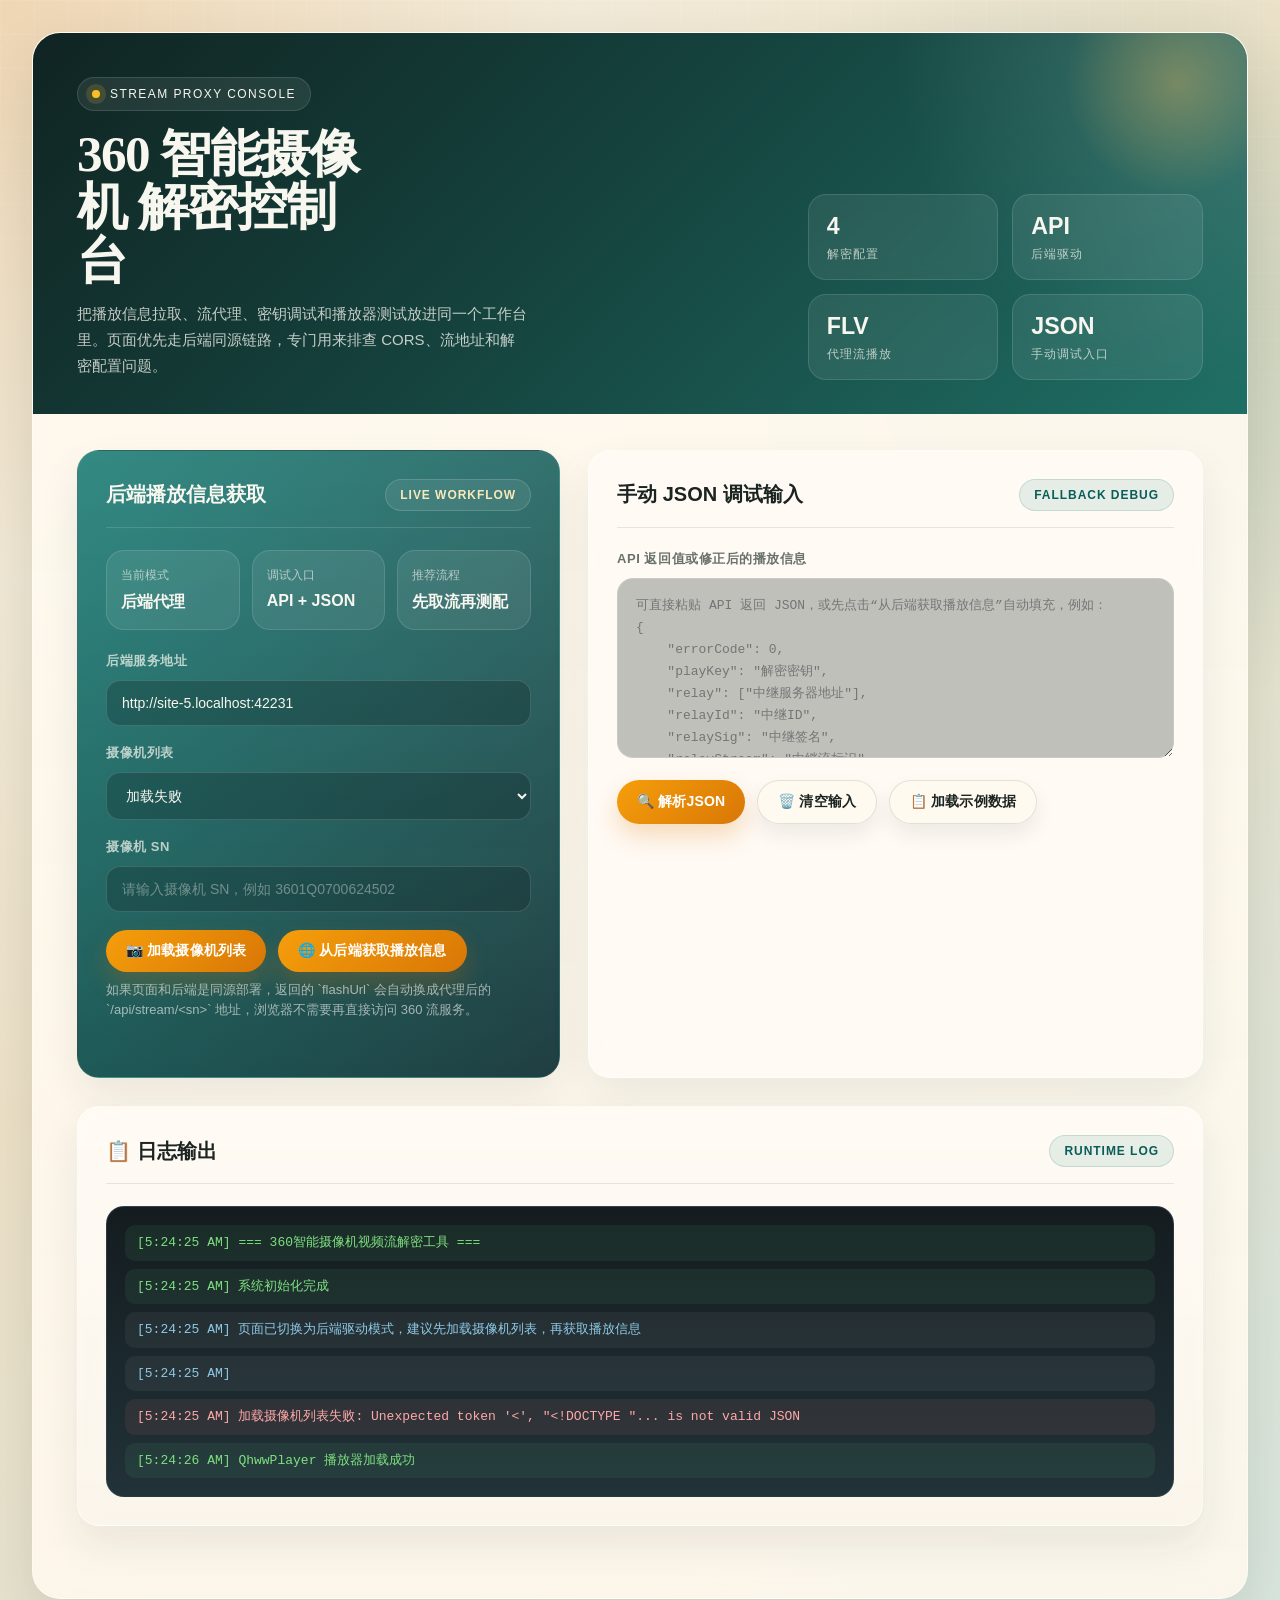
==== commit 29223032: "feat(backend): 添加后端解密流功能支持 - 新增 paths.py 文件，统一管理项目路径和配置错误异常定义 - 提取路径常量到独立模块，避免重复计算项目根目录、前后端目录等路径 - 实" ====
--- a/frontend/index.html
+++ b/frontend/index.html
@@ -229,12 +229,26 @@
                         <span class="status-label">当前配置:</span>
                         <span class="status-value" id="current-config">-</span>
                     </div>
-                </div>
-                <div id="video-container"></div>
-                <div class="button-group" style="margin-top: 20px;">
-                    <button class="secondary" onclick="stopAllTests()">⏹️ 停止播放</button>
-                    <button class="secondary" onclick="clearLogs()">🗑️ 清空日志</button>
-                </div>
+                </div>
+                <div id="video-container"></div>
+                <div class="backend-player-test">
+                    <div class="backend-player-toolbar">
+                        <div>
+                            <h3>后端解密流测试</h3>
+                            <span id="backend-player-status">未启动</span>
+                        </div>
+                        <div class="button-group compact-buttons">
+                            <button onclick="testBackendDecryptedStream(false)">后端解密播放</button>
+                            <button class="secondary" onclick="testBackendDecryptedStream(true)">刷新重试</button>
+                            <button class="secondary" onclick="stopBackendDecryptedStream()">停止后端流</button>
+                        </div>
+                    </div>
+                    <video id="backend-decrypted-video" controls muted playsinline></video>
+                </div>
+                <div class="button-group" style="margin-top: 20px;">
+                    <button class="secondary" onclick="stopAllTests()">⏹️ 停止播放</button>
+                    <button class="secondary" onclick="clearLogs()">🗑️ 清空日志</button>
+                </div>
             </div>
             
             <!-- 日志输出 -->
--- a/frontend/styles/index.css
+++ b/frontend/styles/index.css
@@ -554,6 +554,53 @@
             box-shadow: inset 0 1px 0 rgba(255, 255, 255, 0.06), 0 20px 34px rgba(15, 27, 29, 0.24);
         }
 
+        .backend-player-test {
+            margin-top: 20px;
+            padding: 18px;
+            border-radius: 18px;
+            border: 1px solid rgba(28, 36, 34, 0.1);
+            background: linear-gradient(180deg, rgba(255, 255, 255, 0.72), rgba(249, 244, 235, 0.92));
+        }
+
+        .backend-player-toolbar {
+            display: flex;
+            align-items: center;
+            justify-content: space-between;
+            gap: 16px;
+            margin-bottom: 14px;
+        }
+
+        .backend-player-toolbar h3 {
+            margin: 0 0 6px;
+            font-size: 16px;
+            color: var(--text);
+        }
+
+        #backend-player-status {
+            color: var(--accent-strong);
+            font-size: 13px;
+            font-weight: 700;
+        }
+
+        .compact-buttons {
+            justify-content: flex-end;
+        }
+
+        .compact-buttons button {
+            padding: 10px 14px;
+            font-size: 13px;
+        }
+
+        #backend-decrypted-video {
+            display: block;
+            width: 100%;
+            aspect-ratio: 16 / 9;
+            max-height: 420px;
+            border-radius: 14px;
+            background: #10181a;
+            object-fit: contain;
+        }
+
         .status-bar {
             background: linear-gradient(135deg, rgba(15, 118, 110, 0.08) 0%, rgba(217, 119, 6, 0.08) 100%);
             padding: 16px 18px;
@@ -695,4 +742,13 @@
             #video-container {
                 height: 320px;
             }
-        }
+
+            .backend-player-toolbar {
+                align-items: flex-start;
+                flex-direction: column;
+            }
+
+            .compact-buttons {
+                justify-content: flex-start;
+            }
+        }
